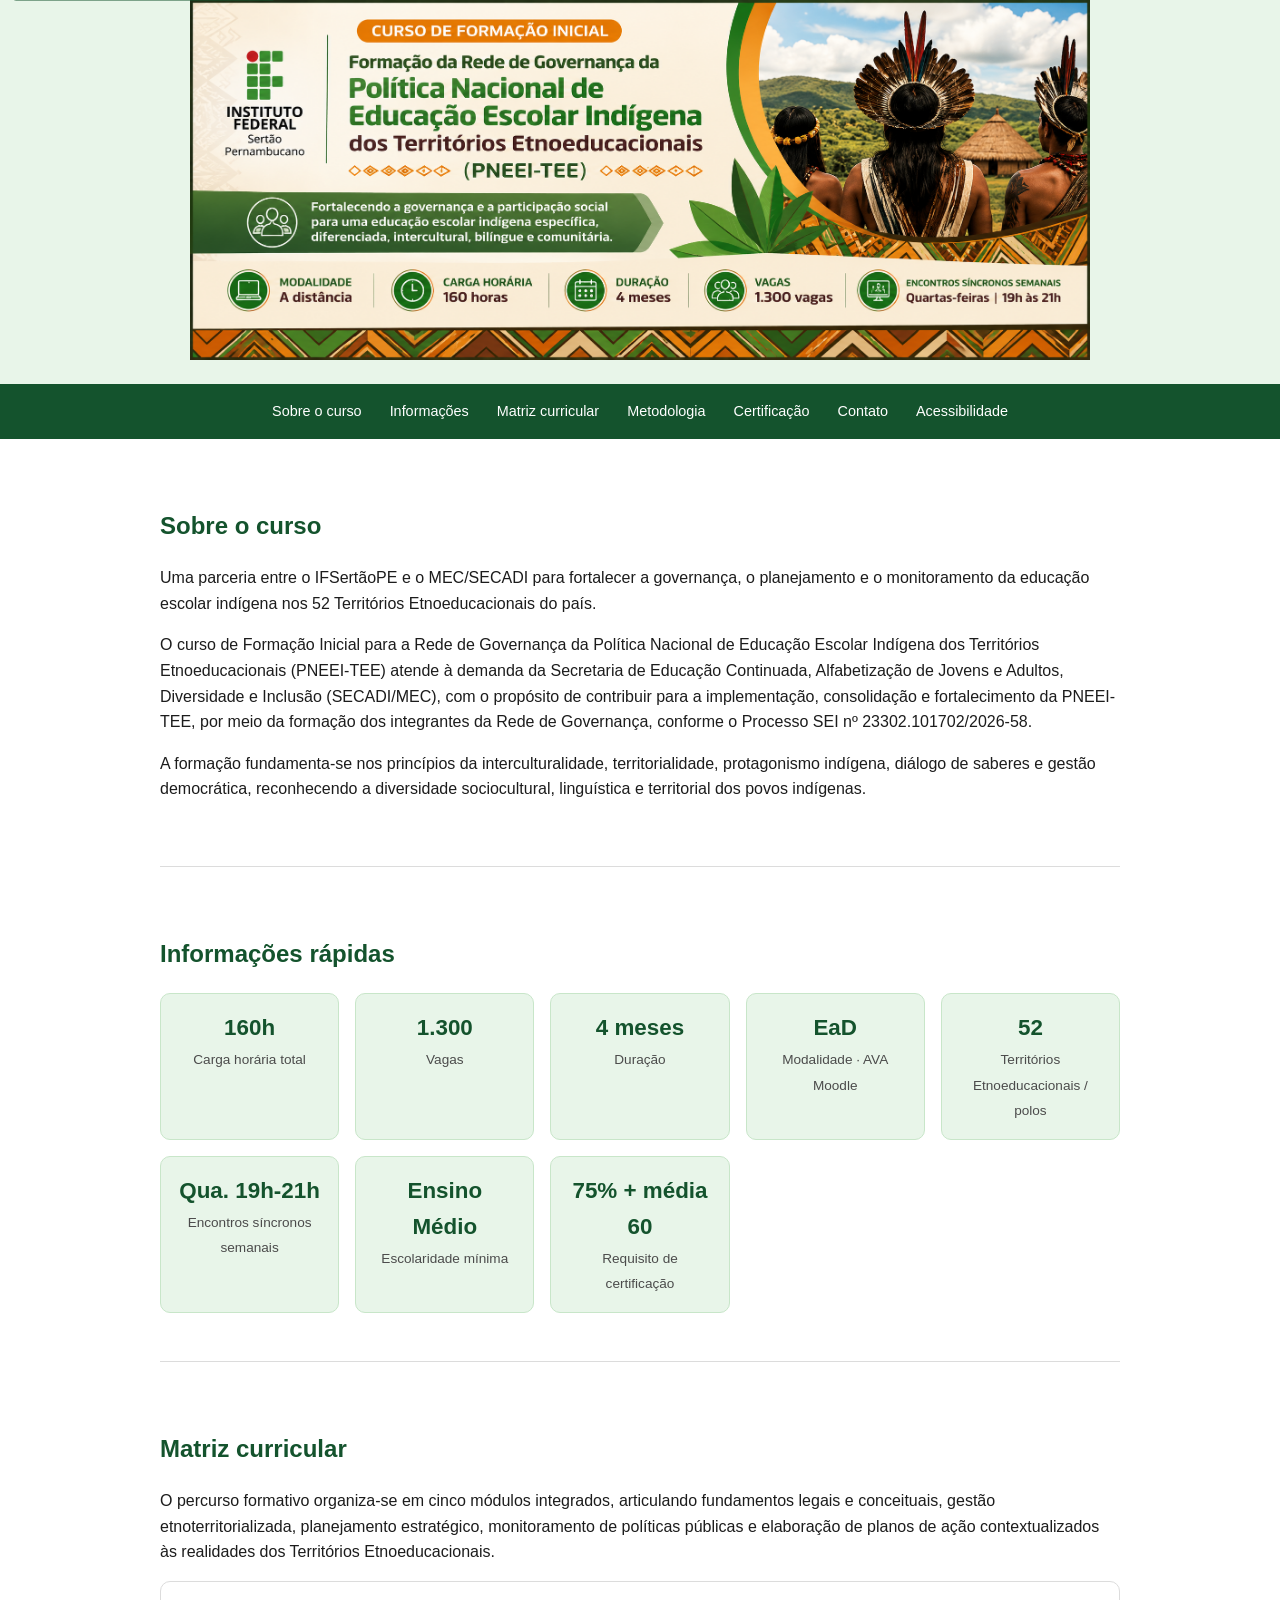
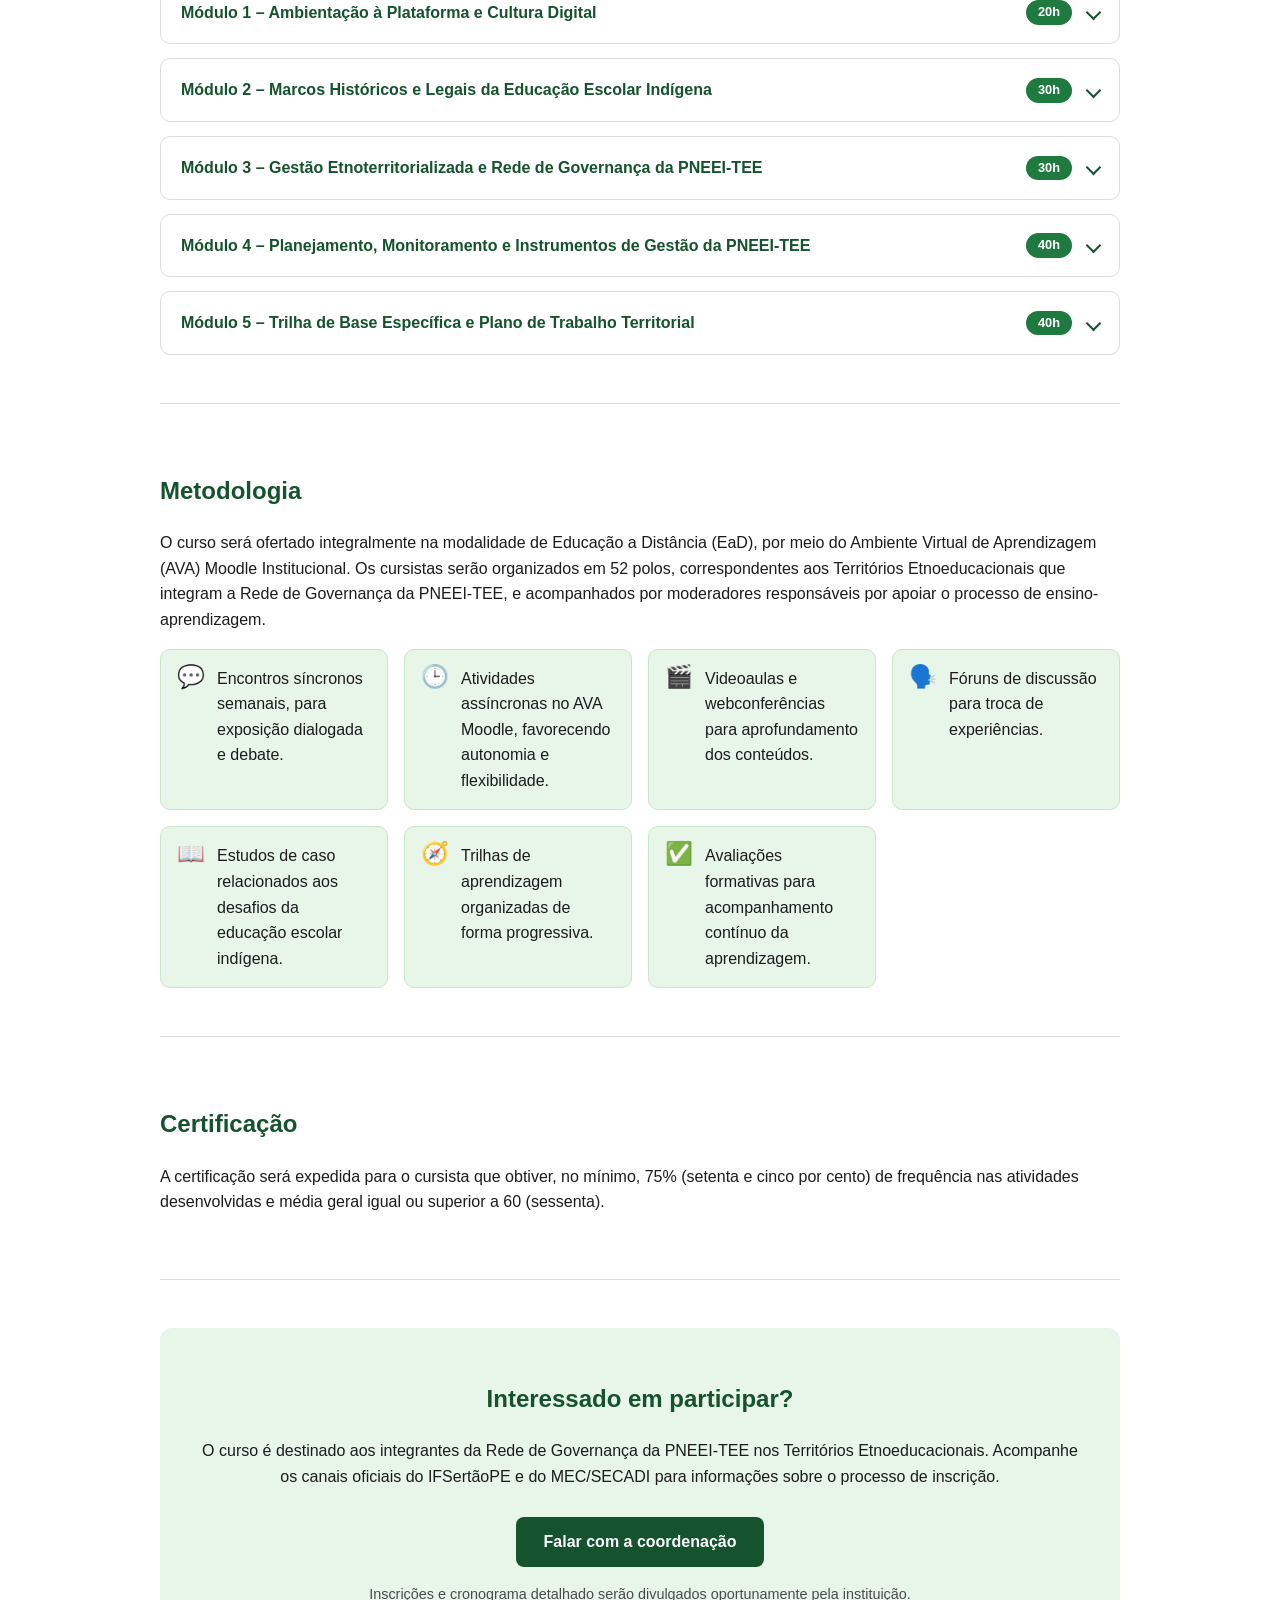
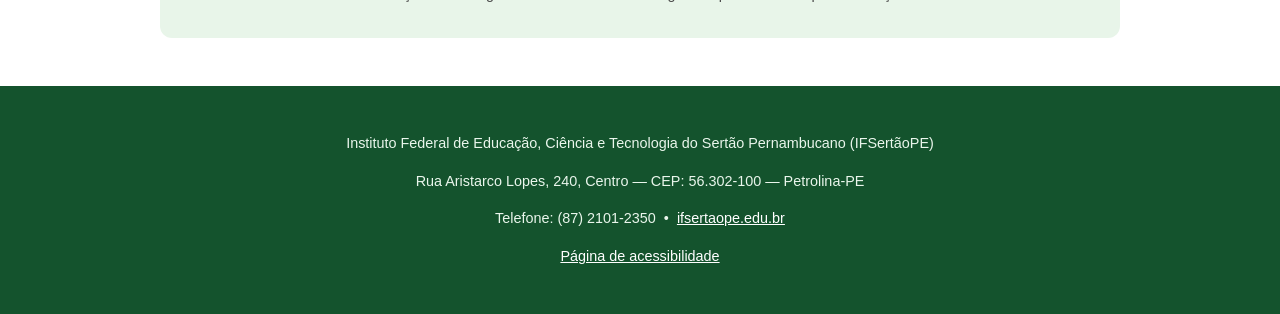
==== index.html @ 997d7ba7 "publica a página do curso PNEEI-TEE" ====
<!DOCTYPE html>
<html lang="pt-BR">
<head>
<meta charset="UTF-8">
<meta name="viewport" content="width=device-width, initial-scale=1.0">
<title>PNEEI-TEE | Formação da Rede de Governança - IFSertãoPE</title>
<meta name="description" content="Curso de Formação Inicial para a Rede de Governança da Política Nacional de Educação Escolar Indígena dos Territórios Etnoeducacionais (PNEEI-TEE), oferecido pelo IFSertãoPE em parceria com o MEC/SECADI.">
<link rel="stylesheet" href="./styles.css">
</head>
<body>

<a class="pular-conteudo" href="#conteudo">Pular para o conteúdo principal</a>

<header class="cabecalho">
    <h1 class="visually-hidden">Formação da Rede de Governança da Política Nacional de
        Educação Escolar Indígena dos Territórios Etnoeducacionais (PNEEI-TEE)</h1>
    <img class="banner-curso" src="./Curso.png" alt="" width="1983" height="793">
</header>

<nav class="nav-ancoras" aria-label="Seções da página">
    <a href="#sobre">Sobre o curso</a>
    <a href="#informacoes">Informações</a>
    <a href="#modulos">Matriz curricular</a>
    <a href="#metodologia">Metodologia</a>
    <a href="#certificacao">Certificação</a>
    <a href="#contato">Contato</a>
    <a href="acessibilidade.html">Acessibilidade</a>
</nav>

<main id="conteudo" tabindex="-1">

    <section id="sobre">
        <h2>Sobre o curso</h2>
        <p>Uma parceria entre o IFSertãoPE e o MEC/SECADI para fortalecer a governança, o
            planejamento e o monitoramento da educação escolar indígena nos 52 Territórios
            Etnoeducacionais do país.</p>
        <p>O curso de Formação Inicial para a Rede de Governança da Política Nacional de
            Educação Escolar Indígena dos Territórios Etnoeducacionais (PNEEI-TEE) atende à
            demanda da Secretaria de Educação Continuada, Alfabetização de Jovens e Adultos,
            Diversidade e Inclusão (SECADI/MEC), com o propósito de contribuir para a
            implementação, consolidação e fortalecimento da PNEEI-TEE, por meio da formação
            dos integrantes da Rede de Governança, conforme o Processo SEI nº
            23302.101702/2026-58.</p>
        <p>A formação fundamenta-se nos princípios da interculturalidade, territorialidade,
            protagonismo indígena, diálogo de saberes e gestão democrática, reconhecendo a
            diversidade sociocultural, linguística e territorial dos povos indígenas.</p>
    </section>

    <section id="informacoes">
        <h2>Informações rápidas</h2>
        <div class="grade-info">
            <div class="cartao-info">
                <span class="valor">160h</span>
                <span class="rotulo">Carga horária total</span>
            </div>
            <div class="cartao-info">
                <span class="valor">1.300</span>
                <span class="rotulo">Vagas</span>
            </div>
            <div class="cartao-info">
                <span class="valor">4 meses</span>
                <span class="rotulo">Duração</span>
            </div>
            <div class="cartao-info">
                <span class="valor">EaD</span>
                <span class="rotulo">Modalidade &middot; AVA Moodle</span>
            </div>
            <div class="cartao-info">
                <span class="valor">52</span>
                <span class="rotulo">Territórios Etnoeducacionais / polos</span>
            </div>
            <div class="cartao-info">
                <span class="valor">Qua. 19h-21h</span>
                <span class="rotulo">Encontros síncronos semanais</span>
            </div>
            <div class="cartao-info">
                <span class="valor">Ensino Médio</span>
                <span class="rotulo">Escolaridade mínima</span>
            </div>
            <div class="cartao-info">
                <span class="valor">75% + média 60</span>
                <span class="rotulo">Requisito de certificação</span>
            </div>
        </div>
    </section>

    <section id="modulos">
        <h2>Matriz curricular</h2>
        <p>O percurso formativo organiza-se em cinco módulos integrados, articulando
            fundamentos legais e conceituais, gestão etnoterritorializada, planejamento
            estratégico, monitoramento de políticas públicas e elaboração de planos de ação
            contextualizados às realidades dos Territórios Etnoeducacionais.</p>
        <div class="lista-modulos">

            <details class="modulo">
                <summary>Módulo 1 &ndash; Ambientação à Plataforma e Cultura Digital
                    <span class="carga">20h</span></summary>
                <div class="conteudo-modulo">
                    <p>Navegação no AVA; ferramentas de interação e colaboração; comunicação
                        digital em contextos interculturais e multilíngues; inclusão digital e
                        acessibilidade; proteção de dados e LGPD.</p>
                    <h3>Objetivo</h3>
                    <p>Promover a integração dos cursistas ao ambiente virtual de aprendizagem,
                        desenvolvendo competências digitais necessárias à participação nas
                        atividades formativas.</p>
                </div>
            </details>

            <details class="modulo">
                <summary>Módulo 2 &ndash; Marcos Históricos e Legais da Educação Escolar Indígena
                    <span class="carga">30h</span></summary>
                <div class="conteudo-modulo">
                    <p>História da Educação Escolar Indígena no Brasil; Constituição Federal,
                        LDB, Convenção 169 da OIT; Decreto nº 6.861/2009; Portaria MEC nº
                        539/2025; currículo intercultural; Projeto Político-Pedagógico das
                        escolas indígenas.</p>
                    <h3>Objetivo</h3>
                    <p>Compreender os fundamentos históricos, políticos, legais e pedagógicos
                        que estruturam a Educação Escolar Indígena e a PNEEI-TEE.</p>
                </div>
            </details>

            <details class="modulo">
                <summary>Módulo 3 &ndash; Gestão Etnoterritorializada e Rede de Governança da
                    PNEEI-TEE <span class="carga">30h</span></summary>
                <div class="conteudo-modulo">
                    <p>Estrutura da Rede de Governança da PNEEI-TEE; papel da SECADI e do MEC;
                        regime de colaboração interfederativa; Comissões Gestoras dos
                        Territórios Etnoeducacionais; gestão democrática e participação
                        indígena.</p>
                    <h3>Objetivo</h3>
                    <p>Compreender a estrutura, os mecanismos de funcionamento e os processos
                        de governança da PNEEI-TEE.</p>
                </div>
            </details>

            <details class="modulo">
                <summary>Módulo 4 &ndash; Planejamento, Monitoramento e Instrumentos de Gestão
                    da PNEEI-TEE <span class="carga">40h</span></summary>
                <div class="conteudo-modulo">
                    <p>Planejamento estratégico dos TEEs; Plano de Trabalho e Plano de Ação;
                        indicadores de monitoramento; gestão por resultados; construção de
                        relatórios técnicos; mobilização social.</p>
                    <h3>Objetivo</h3>
                    <p>Desenvolver competências para o planejamento, acompanhamento,
                        monitoramento e avaliação das ações previstas nos Planos de Ação dos
                        Territórios Etnoeducacionais.</p>
                </div>
            </details>

            <details class="modulo">
                <summary>Módulo 5 &ndash; Trilha de Base Específica e Plano de Trabalho
                    Territorial <span class="carga">40h</span></summary>
                <div class="conteudo-modulo">
                    <p>Diagnóstico territorial participativo; consulta livre, prévia e
                        informada; planejamento participativo; demandas formativas dos povos
                        indígenas; elaboração de Plano de Trabalho do TEE.</p>
                    <h3>Objetivo</h3>
                    <p>Aplicar os conhecimentos construídos ao longo do curso na elaboração de
                        estratégias e planos de ação contextualizados às especificidades dos
                        Territórios Etnoeducacionais.</p>
                </div>
            </details>

        </div>
    </section>

    <section id="metodologia">
        <h2>Metodologia</h2>
        <p>O curso será ofertado integralmente na modalidade de Educação a Distância (EaD),
            por meio do Ambiente Virtual de Aprendizagem (AVA) Moodle Institucional. Os
            cursistas serão organizados em 52 polos, correspondentes aos Territórios
            Etnoeducacionais que integram a Rede de Governança da PNEEI-TEE, e acompanhados
            por moderadores responsáveis por apoiar o processo de ensino-aprendizagem.</p>
        <div class="grade-metodologia">
            <div class="cartao-metodologia">
                <span class="icone" aria-hidden="true">💬</span>
                <p>Encontros síncronos semanais, para exposição dialogada e debate.</p>
            </div>
            <div class="cartao-metodologia">
                <span class="icone" aria-hidden="true">🕒</span>
                <p>Atividades assíncronas no AVA Moodle, favorecendo autonomia e flexibilidade.</p>
            </div>
            <div class="cartao-metodologia">
                <span class="icone" aria-hidden="true">🎬</span>
                <p>Videoaulas e webconferências para aprofundamento dos conteúdos.</p>
            </div>
            <div class="cartao-metodologia">
                <span class="icone" aria-hidden="true">🗣️</span>
                <p>Fóruns de discussão para troca de experiências.</p>
            </div>
            <div class="cartao-metodologia">
                <span class="icone" aria-hidden="true">📖</span>
                <p>Estudos de caso relacionados aos desafios da educação escolar indígena.</p>
            </div>
            <div class="cartao-metodologia">
                <span class="icone" aria-hidden="true">🧭</span>
                <p>Trilhas de aprendizagem organizadas de forma progressiva.</p>
            </div>
            <div class="cartao-metodologia">
                <span class="icone" aria-hidden="true">✅</span>
                <p>Avaliações formativas para acompanhamento contínuo da aprendizagem.</p>
            </div>
        </div>
    </section>

    <section id="certificacao">
        <h2>Certificação</h2>
        <p>A certificação será expedida para o cursista que obtiver, no mínimo, 75% (setenta
            e cinco por cento) de frequência nas atividades desenvolvidas e média geral igual
            ou superior a 60 (sessenta).</p>
    </section>

    <section id="contato">
        <div class="chamada-contato">
            <h2>Interessado em participar?</h2>
            <p>O curso é destinado aos integrantes da Rede de Governança da PNEEI-TEE nos
                Territórios Etnoeducacionais. Acompanhe os canais oficiais do IFSertãoPE e do
                MEC/SECADI para informações sobre o processo de inscrição.</p>
            <!-- TODO: substituir pelo e-mail de contato oficial da coordenação do curso antes de publicar. -->
            <a class="botao-principal" href="mailto:contato@ifsertaope.edu.br">Falar com a coordenação</a>
            <span class="aviso">Inscrições e cronograma detalhado serão divulgados oportunamente pela instituição.</span>
        </div>
    </section>

</main>

<footer>
    <p>Instituto Federal de Educação, Ciência e Tecnologia do Sertão Pernambucano (IFSertãoPE)</p>
    <p>Rua Aristarco Lopes, 240, Centro &mdash; CEP: 56.302-100 &mdash; Petrolina-PE</p>
    <p>Telefone: (87) 2101-2350 &nbsp;&bull;&nbsp; <a href="https://ifsertaope.edu.br/">ifsertaope.edu.br</a></p>
    <p><a href="acessibilidade.html">Página de acessibilidade</a></p>
</footer>

</body>
</html>
---- styles.css ----
/* Estilos da página de divulgação do curso PNEEI-TEE (IFSertãoPE).
   Sem dependência de CDN/framework externo, para facilitar a migração
   futura para o servidor da instituição sem ajustes de build. */

:root {
    --verde-escuro: #14532d;
    --verde: #1f7a3f;
    --verde-claro: #e8f5e9;
    --dourado: #b8860b;
    --texto: #1c1c1c;
    --texto-claro: #4b4b4b;
    --fundo: #ffffff;
    --borda: #dcdcdc;
}

html {
    scroll-behavior: smooth;
}

* {
    box-sizing: border-box;
}

body {
    margin: 0;
    font-family: "Segoe UI", Roboto, Arial, sans-serif;
    color: var(--texto);
    background: var(--fundo);
    line-height: 1.6;
}

a {
    color: var(--verde-escuro);
}

.visually-hidden {
    position: absolute;
    width: 1px;
    height: 1px;
    padding: 0;
    margin: -1px;
    overflow: hidden;
    clip: rect(0, 0, 0, 0);
    white-space: nowrap;
    border: 0;
}

.pular-conteudo {
    position: absolute;
    top: 0;
    left: 8px;
    background: var(--verde-escuro);
    color: #fff;
    padding: 10px 16px;
    border-radius: 0 0 8px 8px;
    text-decoration: none;
    font-weight: 700;
    z-index: 100;
    transform: translateY(-100%);
    transition: transform 0.2s ease;
}

.pular-conteudo:focus {
    transform: translateY(0);
}

.cabecalho {
    background: var(--verde-claro);
    padding: 0 0 24px;
    text-align: center;
}

.cabecalho .banner-curso {
    display: block;
    width: 100%;
    max-width: 900px;
    height: auto;
    margin: 0 auto;
}

.cabecalho h1.titulo-pagina {
    color: var(--verde-escuro);
    font-size: 1.8rem;
    margin: 0;
    padding: 32px 20px 8px;
}

.nav-ancoras {
    background: var(--verde-escuro);
    display: flex;
    flex-wrap: wrap;
    justify-content: center;
    gap: 4px;
    padding: 10px;
}

.nav-ancoras a {
    color: #fff;
    text-decoration: none;
    font-size: 0.9rem;
    padding: 6px 12px;
    border-radius: 6px;
}

.nav-ancoras a:hover,
.nav-ancoras a:focus-visible {
    background: rgba(255, 255, 255, 0.15);
}

main {
    max-width: 1000px;
    margin: 0 auto;
    padding: 0 20px;
}

section {
    padding: 48px 0;
    border-bottom: 1px solid var(--borda);
}

section:last-of-type {
    border-bottom: none;
}

h2 {
    color: var(--verde-escuro);
    font-size: 1.5rem;
    margin-bottom: 20px;
}

/* Cartões de informações rápidas */
.grade-info {
    display: grid;
    grid-template-columns: repeat(auto-fit, minmax(150px, 1fr));
    gap: 16px;
}

.cartao-info {
    background: var(--verde-claro);
    border: 1px solid #c8e6c9;
    border-radius: 10px;
    padding: 16px;
    text-align: center;
}

.cartao-info .valor {
    display: block;
    font-size: 1.4rem;
    font-weight: 700;
    color: var(--verde-escuro);
}

.cartao-info .rotulo {
    font-size: 0.85rem;
    color: var(--texto-claro);
}

/* Módulos da matriz curricular */
.lista-modulos {
    display: flex;
    flex-direction: column;
    gap: 14px;
}

.modulo {
    border: 1px solid var(--borda);
    border-radius: 10px;
    padding: 18px 20px;
    transition: border-color 0.2s ease;
}

.modulo:hover {
    border-color: var(--verde);
}

.modulo summary {
    cursor: pointer;
    font-weight: 700;
    color: var(--verde-escuro);
    display: flex;
    align-items: center;
    gap: 12px;
    list-style: none;
}

.modulo summary::-webkit-details-marker {
    display: none;
}

.modulo summary::after {
    content: "";
    flex-shrink: 0;
    width: 9px;
    height: 9px;
    border-right: 2px solid var(--verde-escuro);
    border-bottom: 2px solid var(--verde-escuro);
    transform: rotate(45deg);
    transition: transform 0.2s ease;
    margin-inline-start: 4px;
}

.modulo[open] summary::after {
    transform: rotate(-135deg);
}

.modulo summary .carga {
    flex-shrink: 0;
    margin-inline-start: auto;
    background: var(--verde);
    color: #fff;
    font-size: 0.8rem;
    font-weight: 600;
    border-radius: 999px;
    padding: 2px 12px;
    height: fit-content;
}

.modulo .conteudo-modulo {
    margin-top: 12px;
    color: var(--texto-claro);
}

.modulo .conteudo-modulo h3 {
    font-size: 0.95rem;
    color: var(--texto);
    margin: 14px 0 4px;
}

/* Metodologia */
.grade-metodologia {
    display: grid;
    grid-template-columns: repeat(auto-fit, minmax(220px, 1fr));
    gap: 16px;
}

.cartao-metodologia {
    display: flex;
    align-items: flex-start;
    gap: 12px;
    background: var(--verde-claro);
    border: 1px solid #c8e6c9;
    border-radius: 10px;
    padding: 16px;
    transition: transform 0.2s ease, box-shadow 0.2s ease;
}

.cartao-metodologia:hover {
    transform: translateY(-4px);
    box-shadow: 0 6px 14px rgba(0, 0, 0, 0.12);
}

.cartao-metodologia .icone {
    font-size: 1.4rem;
    line-height: 1;
    flex-shrink: 0;
}

.cartao-metodologia p {
    margin: 0;
    color: var(--texto);
}

/* Chamada de contato */
.chamada-contato {
    background: var(--verde-claro);
    border-radius: 12px;
    padding: 32px;
    text-align: center;
}

.chamada-contato .aviso {
    display: block;
    margin-top: 16px;
    font-size: 0.9rem;
    color: var(--texto-claro);
}

.botao-principal {
    display: inline-block;
    background: var(--verde-escuro);
    color: #fff;
    text-decoration: none;
    font-weight: 700;
    padding: 12px 28px;
    border-radius: 8px;
    margin-top: 12px;
}

.botao-principal:hover,
.botao-principal:focus-visible {
    background: var(--verde);
}

/* Rodapé institucional */
footer {
    background: var(--verde-escuro);
    color: #eaf6ec;
    padding: 32px 20px;
    text-align: center;
    font-size: 0.9rem;
}

footer a {
    color: #fff;
}

@media (prefers-reduced-motion: reduce) {
    html {
        scroll-behavior: auto;
    }

    .cartao-metodologia {
        transition: none;
    }

    .pular-conteudo {
        transition: none;
    }
}
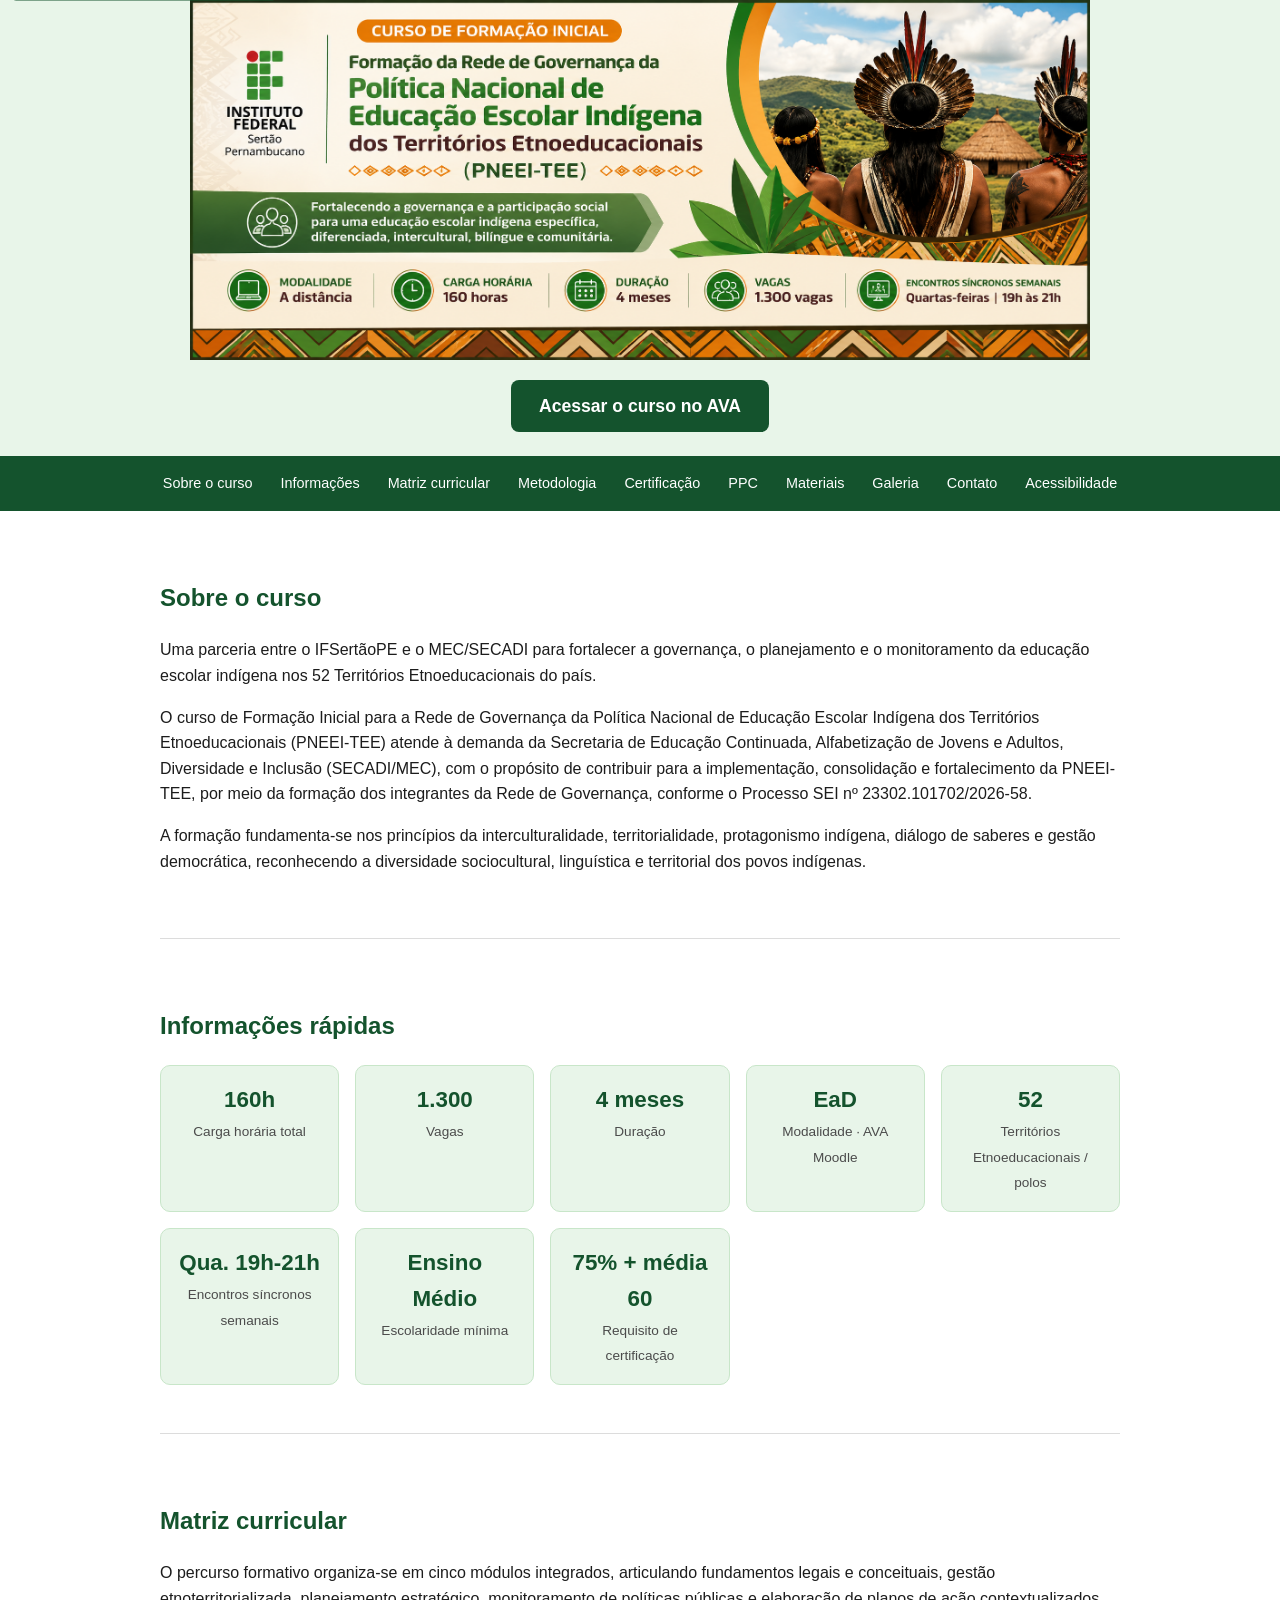
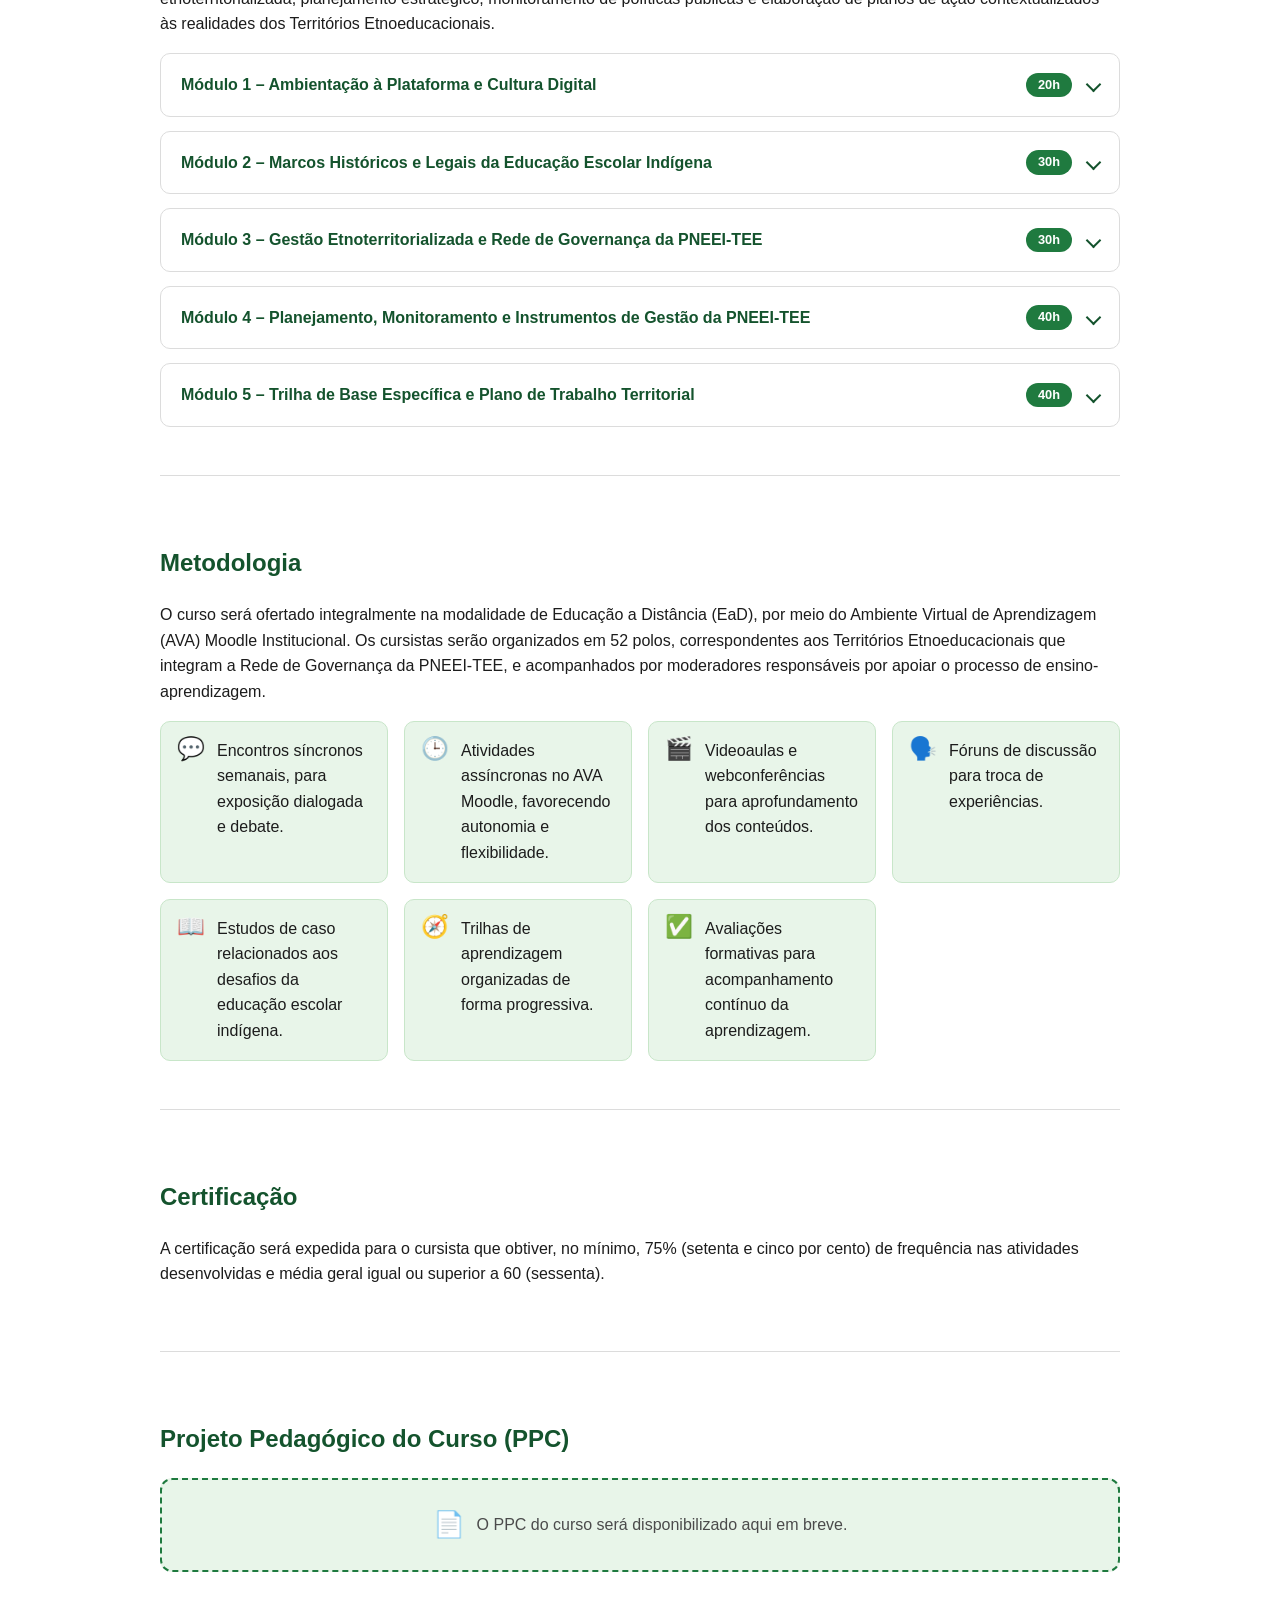
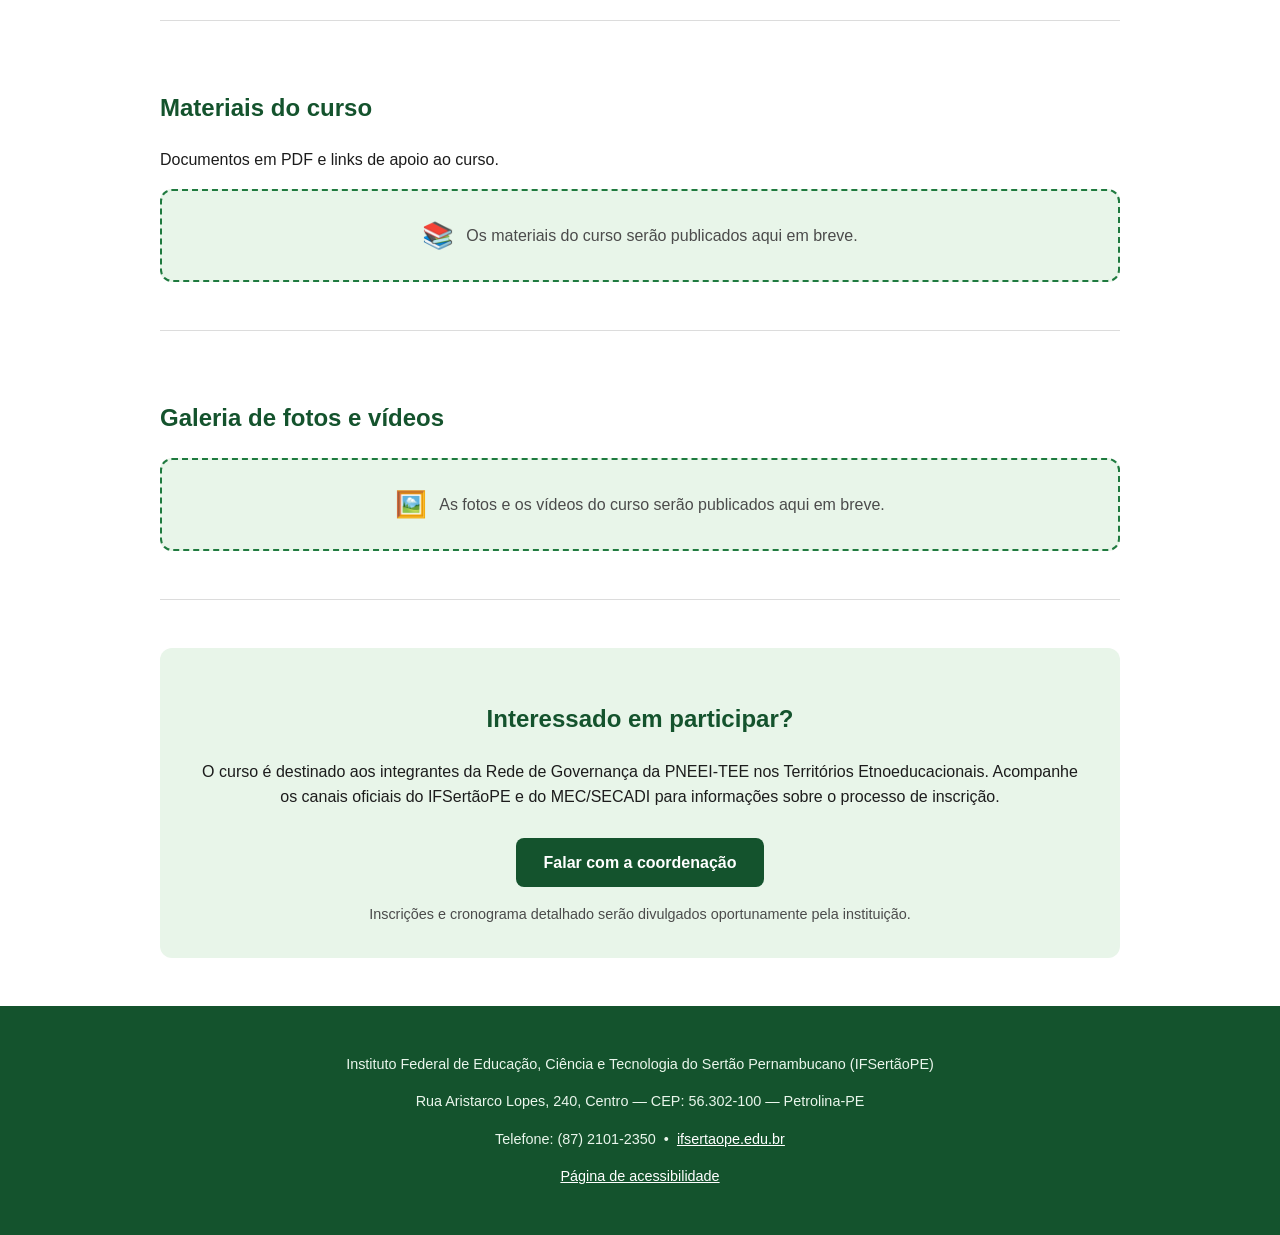
==== commit d3bcf887: "adiciona link do AVA e seções reservadas para PPC, materiais e galeria" ====
--- a/index.html
+++ b/index.html
@@ -15,6 +15,9 @@
     <h1 class="visually-hidden">Formação da Rede de Governança da Política Nacional de
         Educação Escolar Indígena dos Territórios Etnoeducacionais (PNEEI-TEE)</h1>
     <img class="banner-curso" src="./Curso.png" alt="" width="1983" height="793">
+    <a class="botao-principal botao-ava" href="https://ava.ead.ifsertaope.edu.br/course/view.php?id=1123"
+        target="_blank" rel="noopener">Acessar o curso no AVA
+        <span class="visually-hidden">(abre em nova aba)</span></a>
 </header>
 
 <nav class="nav-ancoras" aria-label="Seções da página">
@@ -23,6 +26,9 @@
     <a href="#modulos">Matriz curricular</a>
     <a href="#metodologia">Metodologia</a>
     <a href="#certificacao">Certificação</a>
+    <a href="#ppc">PPC</a>
+    <a href="#materiais">Materiais</a>
+    <a href="#galeria">Galeria</a>
     <a href="#contato">Contato</a>
     <a href="acessibilidade.html">Acessibilidade</a>
 </nav>
@@ -211,6 +217,31 @@
             ou superior a 60 (sessenta).</p>
     </section>
 
+    <section id="ppc">
+        <h2>Projeto Pedagógico do Curso (PPC)</h2>
+        <div class="reservado">
+            <span class="icone" aria-hidden="true">📄</span>
+            <p>O PPC do curso será disponibilizado aqui em breve.</p>
+        </div>
+    </section>
+
+    <section id="materiais">
+        <h2>Materiais do curso</h2>
+        <p>Documentos em PDF e links de apoio ao curso.</p>
+        <div class="reservado">
+            <span class="icone" aria-hidden="true">📚</span>
+            <p>Os materiais do curso serão publicados aqui em breve.</p>
+        </div>
+    </section>
+
+    <section id="galeria">
+        <h2>Galeria de fotos e vídeos</h2>
+        <div class="reservado">
+            <span class="icone" aria-hidden="true">🖼️</span>
+            <p>As fotos e os vídeos do curso serão publicados aqui em breve.</p>
+        </div>
+    </section>
+
     <section id="contato">
         <div class="chamada-contato">
             <h2>Interessado em participar?</h2>
--- a/styles.css
+++ b/styles.css
@@ -260,6 +260,35 @@
     color: var(--texto);
 }
 
+/* Botão de acesso ao AVA no cabeçalho */
+.cabecalho .botao-ava {
+    margin-top: 20px;
+    font-size: 1.1rem;
+}
+
+/* Seções reservadas para conteúdo ainda não disponível */
+.reservado {
+    display: flex;
+    align-items: center;
+    justify-content: center;
+    gap: 12px;
+    background: var(--verde-claro);
+    border: 2px dashed var(--verde);
+    border-radius: 12px;
+    padding: 32px 20px;
+    text-align: center;
+}
+
+.reservado .icone {
+    font-size: 1.6rem;
+    line-height: 1;
+}
+
+.reservado p {
+    margin: 0;
+    color: var(--texto-claro);
+}
+
 /* Chamada de contato */
 .chamada-contato {
     background: var(--verde-claro);
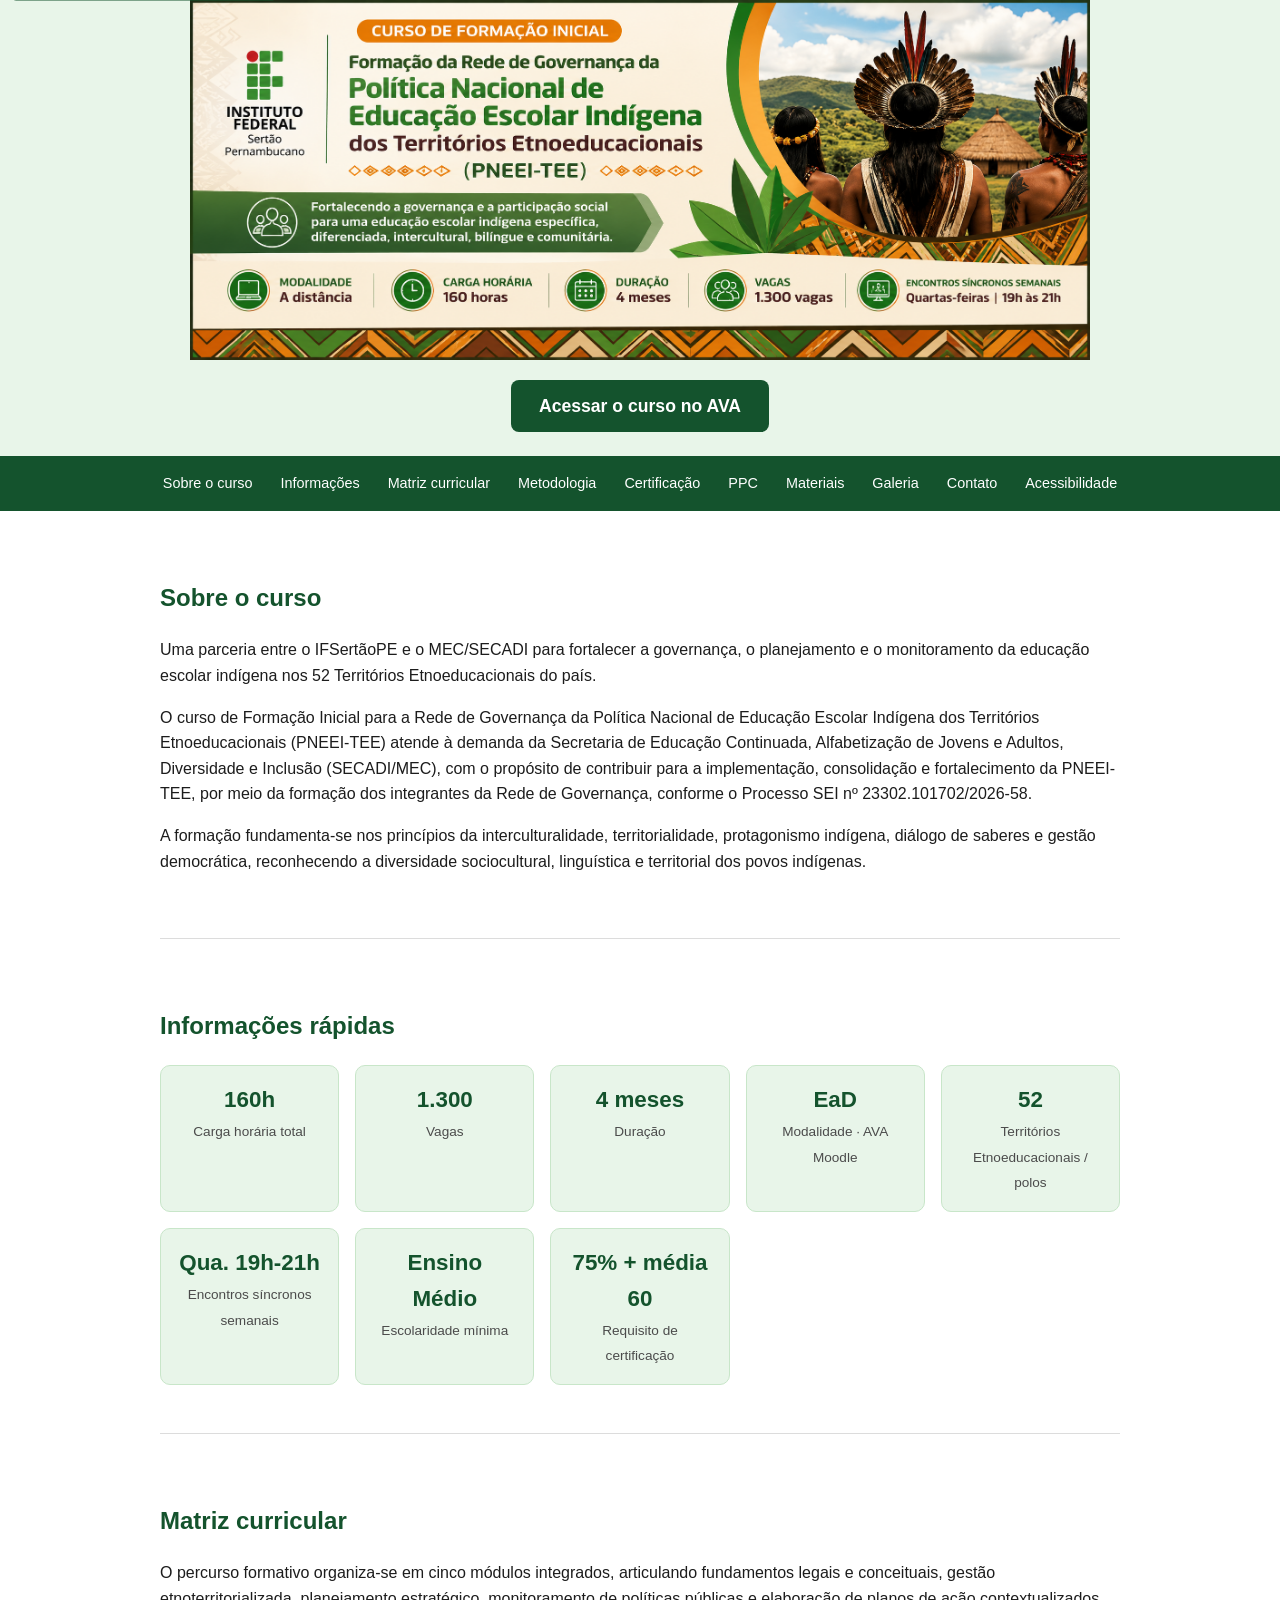
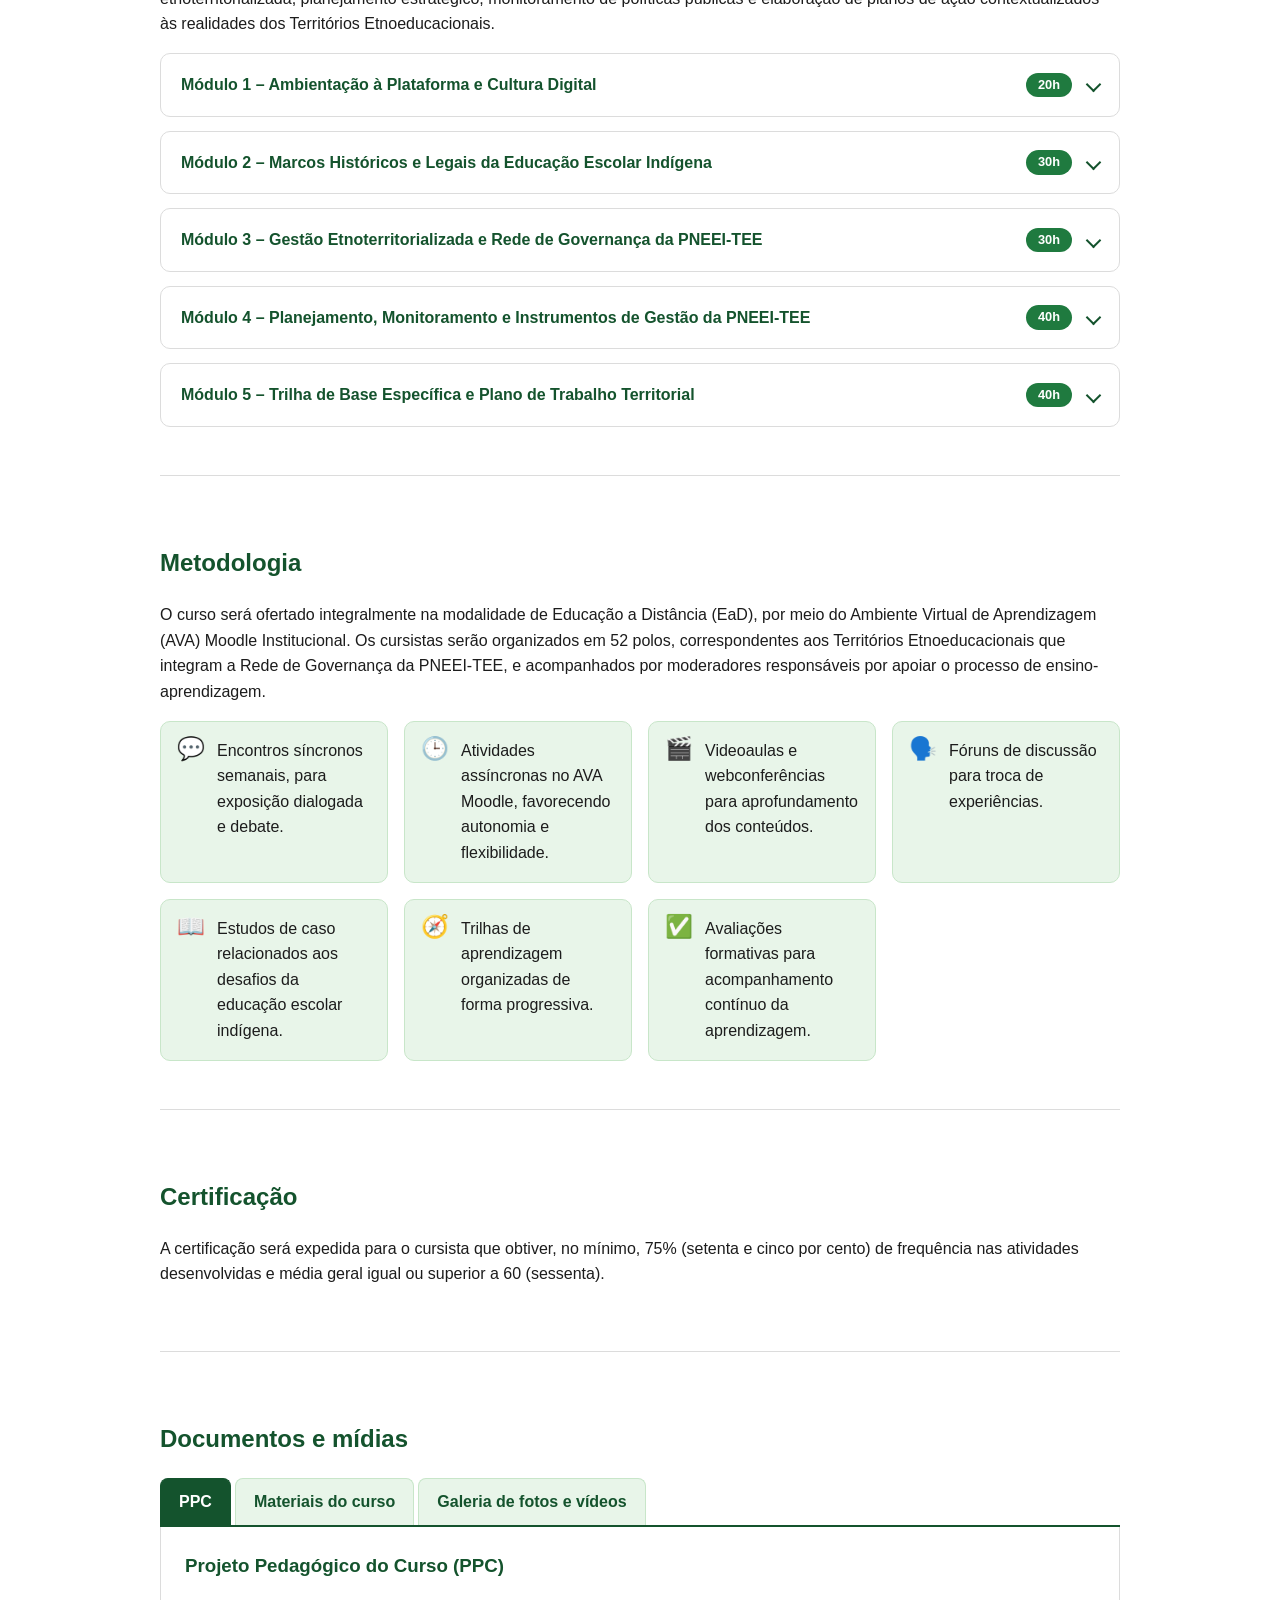
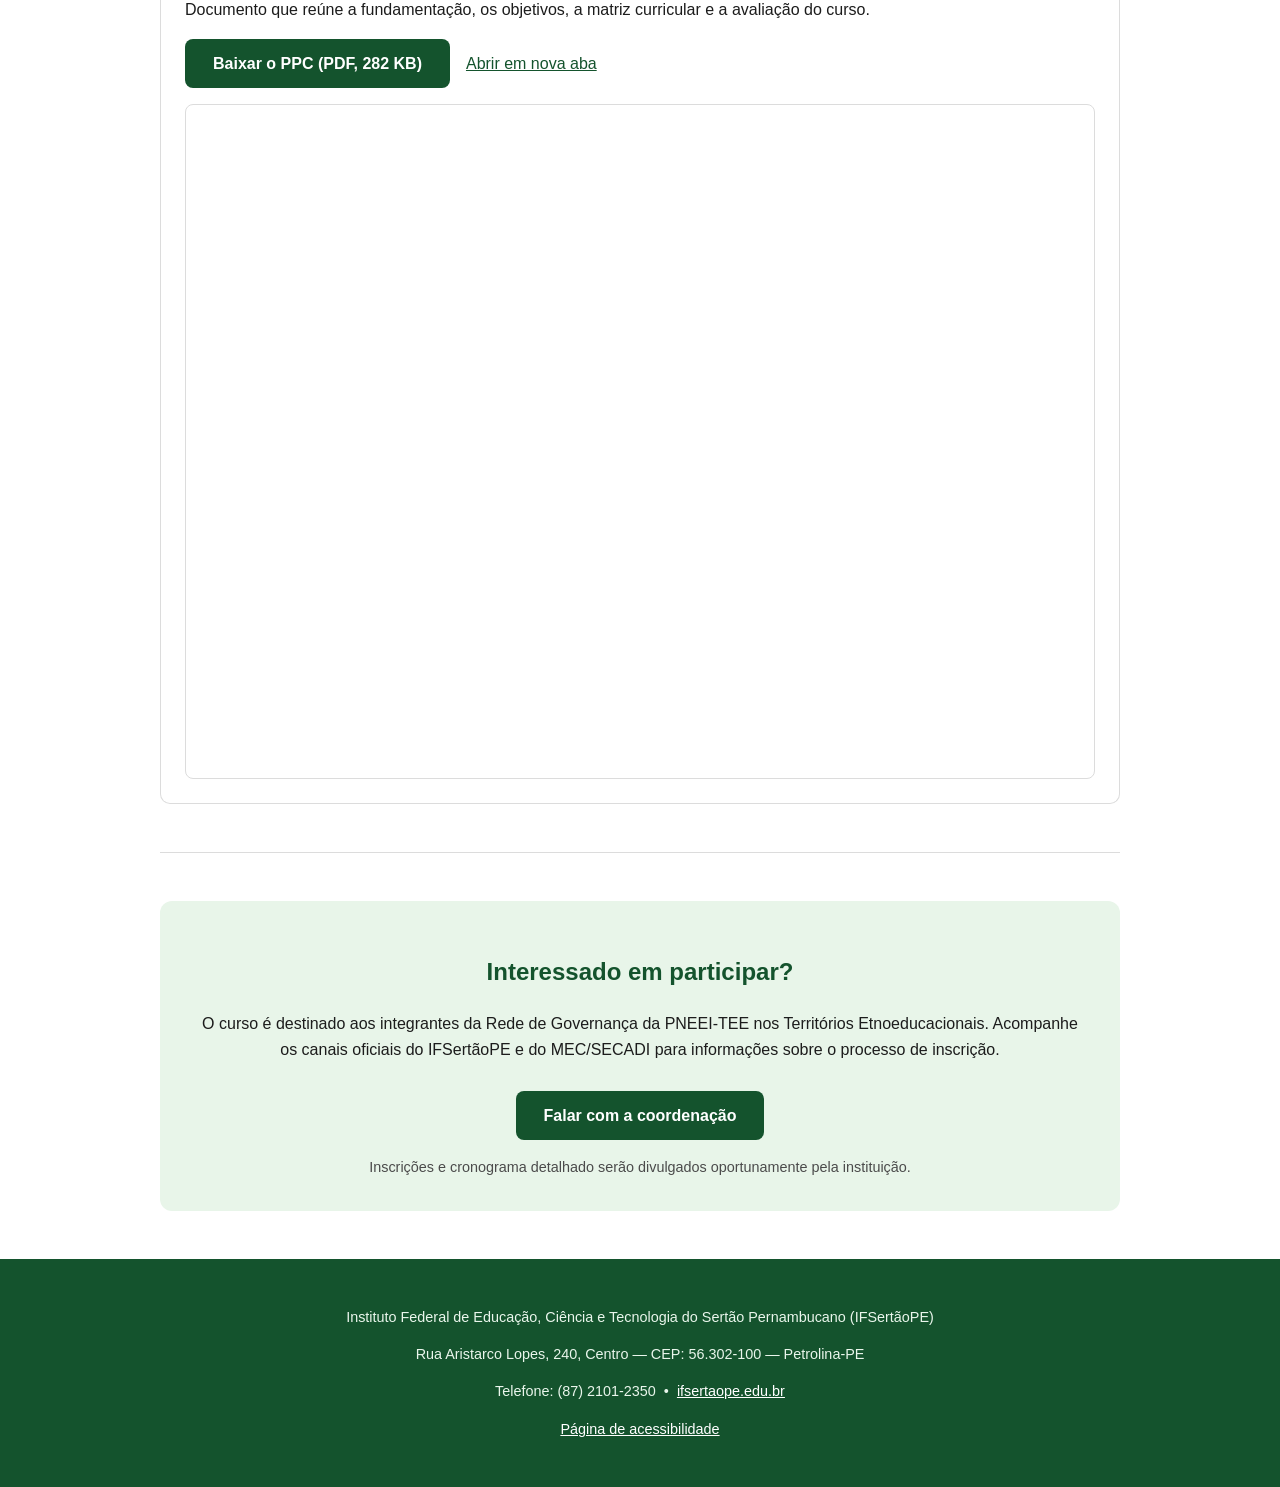
==== commit 170d3239: "transforma PPC, materiais e galeria em abas e publica o PPC" ====
--- a/index.html
+++ b/index.html
@@ -217,28 +217,44 @@
             ou superior a 60 (sessenta).</p>
     </section>
 
-    <section id="ppc">
-        <h2>Projeto Pedagógico do Curso (PPC)</h2>
-        <div class="reservado">
-            <span class="icone" aria-hidden="true">📄</span>
-            <p>O PPC do curso será disponibilizado aqui em breve.</p>
-        </div>
-    </section>
-
-    <section id="materiais">
-        <h2>Materiais do curso</h2>
-        <p>Documentos em PDF e links de apoio ao curso.</p>
-        <div class="reservado">
-            <span class="icone" aria-hidden="true">📚</span>
-            <p>Os materiais do curso serão publicados aqui em breve.</p>
-        </div>
-    </section>
-
-    <section id="galeria">
-        <h2>Galeria de fotos e vídeos</h2>
-        <div class="reservado">
-            <span class="icone" aria-hidden="true">🖼️</span>
-            <p>As fotos e os vídeos do curso serão publicados aqui em breve.</p>
+    <section id="recursos">
+        <h2>Documentos e mídias</h2>
+        <div class="abas">
+            <div class="abas-lista" role="tablist" aria-label="Documentos e mídias do curso" hidden>
+                <button type="button" role="tab" id="aba-ppc" aria-controls="ppc">PPC</button>
+                <button type="button" role="tab" id="aba-materiais" aria-controls="materiais">Materiais do curso</button>
+                <button type="button" role="tab" id="aba-galeria" aria-controls="galeria">Galeria de fotos e vídeos</button>
+            </div>
+
+            <div class="painel-aba" id="ppc" role="tabpanel" aria-labelledby="aba-ppc" tabindex="0">
+                <h3>Projeto Pedagógico do Curso (PPC)</h3>
+                <p>Documento que reúne a fundamentação, os objetivos, a matriz curricular e a
+                    avaliação do curso.</p>
+                <p class="acoes-documento">
+                    <a class="botao-principal" href="./PPC.pdf" download>Baixar o PPC (PDF, 282 KB)</a>
+                    <a class="link-secundario" href="./PPC.pdf" target="_blank" rel="noopener">Abrir em nova aba
+                        <span class="visually-hidden">(abre em nova aba)</span></a>
+                </p>
+                <iframe class="visualizador-pdf" src="./PPC.pdf" title="Projeto Pedagógico do Curso (PDF)"
+                    loading="lazy"></iframe>
+            </div>
+
+            <div class="painel-aba" id="materiais" role="tabpanel" aria-labelledby="aba-materiais" tabindex="0">
+                <h3>Materiais do curso</h3>
+                <p>Documentos em PDF e links de apoio ao curso.</p>
+                <div class="reservado">
+                    <span class="icone" aria-hidden="true">📚</span>
+                    <p>Os materiais do curso serão publicados aqui em breve.</p>
+                </div>
+            </div>
+
+            <div class="painel-aba" id="galeria" role="tabpanel" aria-labelledby="aba-galeria" tabindex="0">
+                <h3>Galeria de fotos e vídeos</h3>
+                <div class="reservado">
+                    <span class="icone" aria-hidden="true">🖼️</span>
+                    <p>As fotos e os vídeos do curso serão publicados aqui em breve.</p>
+                </div>
+            </div>
         </div>
     </section>
 
@@ -263,5 +279,6 @@
     <p><a href="acessibilidade.html">Página de acessibilidade</a></p>
 </footer>
 
+<script src="./abas.js"></script>
 </body>
 </html>
--- a/styles.css
+++ b/styles.css
@@ -289,6 +289,77 @@
     color: var(--texto-claro);
 }
 
+/* Abas (PPC, materiais e galeria). Sem JavaScript, todos os painéis ficam visíveis. */
+.abas-lista:not([hidden]) {
+    display: flex;
+    flex-wrap: wrap;
+    gap: 4px;
+    border-bottom: 2px solid var(--verde-escuro);
+}
+
+.abas-lista button {
+    font: inherit;
+    font-weight: 600;
+    color: var(--verde-escuro);
+    background: var(--verde-claro);
+    border: 1px solid #c8e6c9;
+    border-bottom: none;
+    border-radius: 8px 8px 0 0;
+    padding: 10px 18px;
+    cursor: pointer;
+}
+
+.abas-lista button:hover {
+    background: #d4ecd6;
+}
+
+.abas-lista button[aria-selected="true"] {
+    background: var(--verde-escuro);
+    color: #fff;
+    border-color: var(--verde-escuro);
+}
+
+.painel-aba {
+    padding: 24px 0 0;
+}
+
+.painel-aba h3 {
+    color: var(--verde-escuro);
+    margin: 0 0 8px;
+}
+
+.abas-lista:not([hidden]) ~ .painel-aba {
+    border: 1px solid var(--borda);
+    border-top: none;
+    border-radius: 0 0 10px 10px;
+    padding: 24px;
+}
+
+.acoes-documento {
+    display: flex;
+    flex-wrap: wrap;
+    align-items: center;
+    gap: 16px;
+}
+
+.acoes-documento .botao-principal {
+    margin-top: 0;
+}
+
+.visualizador-pdf {
+    display: block;
+    width: 100%;
+    height: 75vh;
+    min-height: 420px;
+    border: 1px solid var(--borda);
+    border-radius: 8px;
+}
+
+:focus-visible {
+    outline: 3px solid var(--dourado);
+    outline-offset: 2px;
+}
+
 /* Chamada de contato */
 .chamada-contato {
     background: var(--verde-claro);
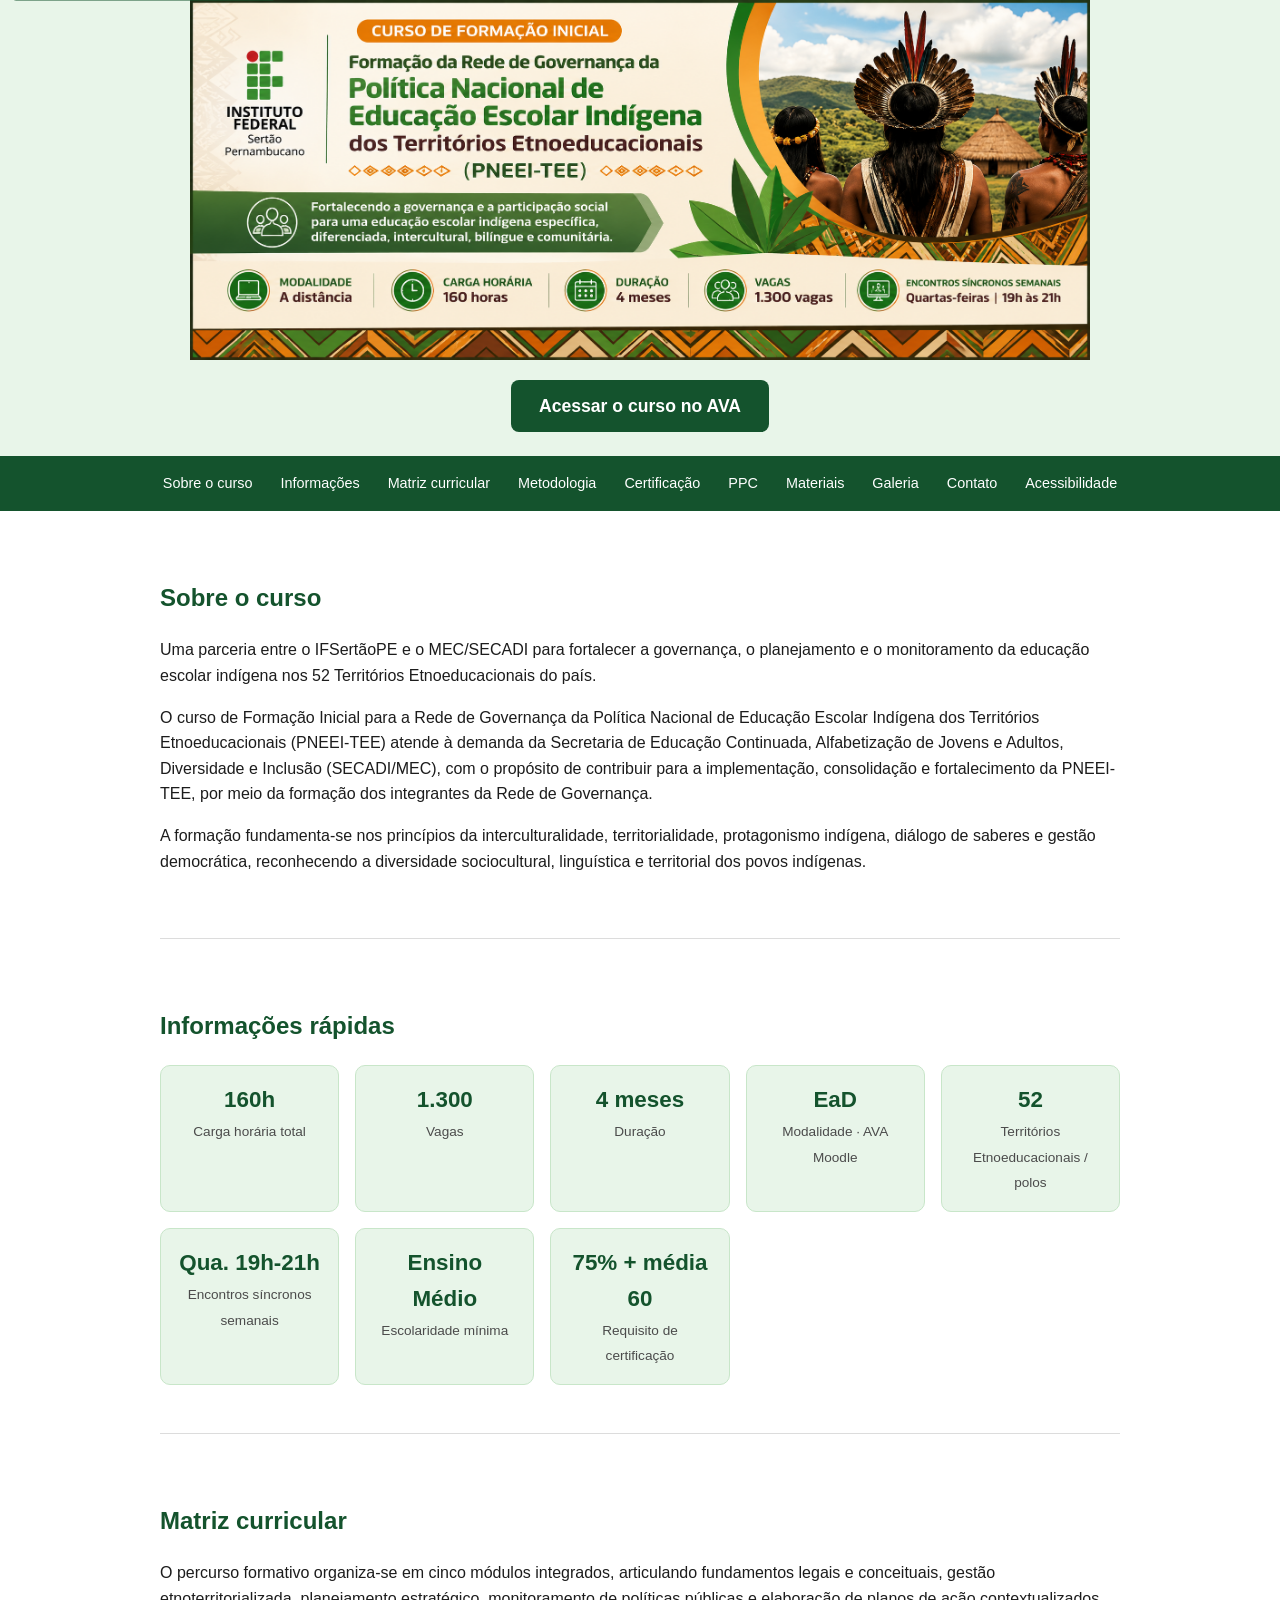
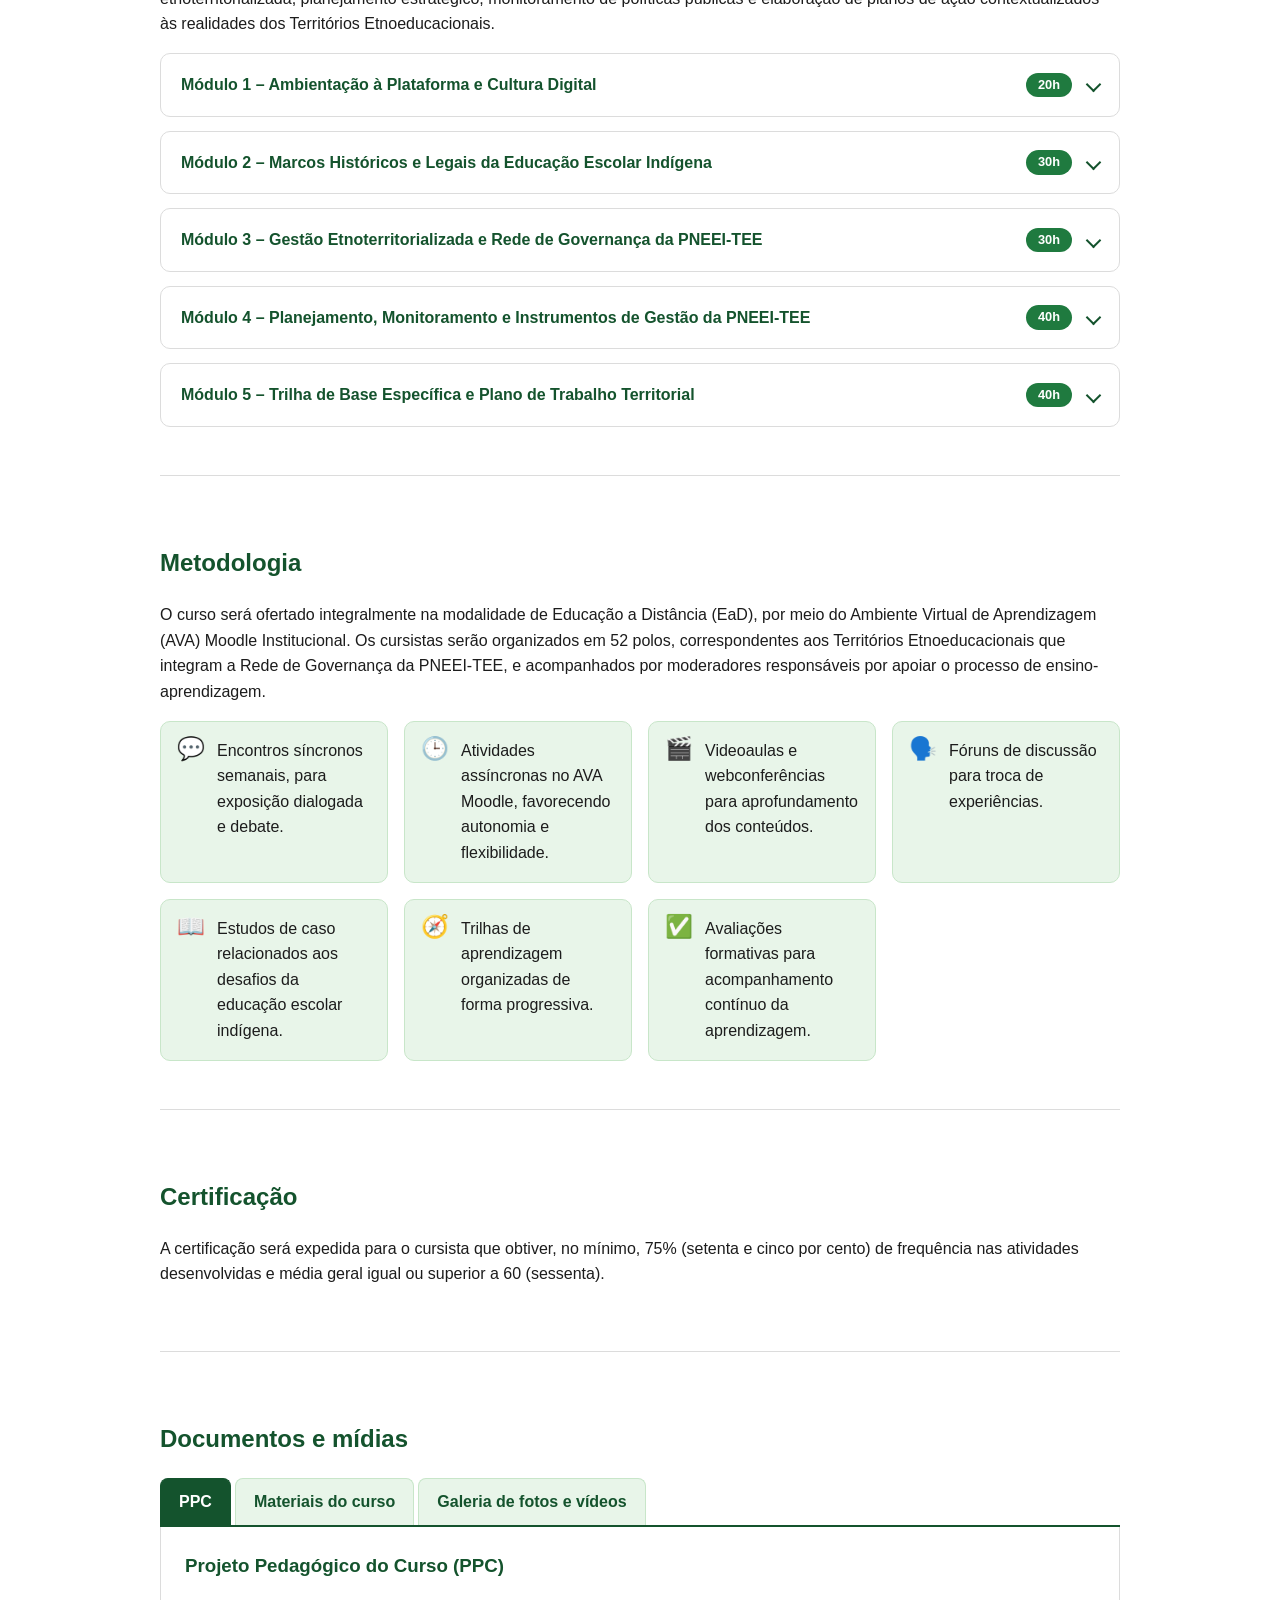
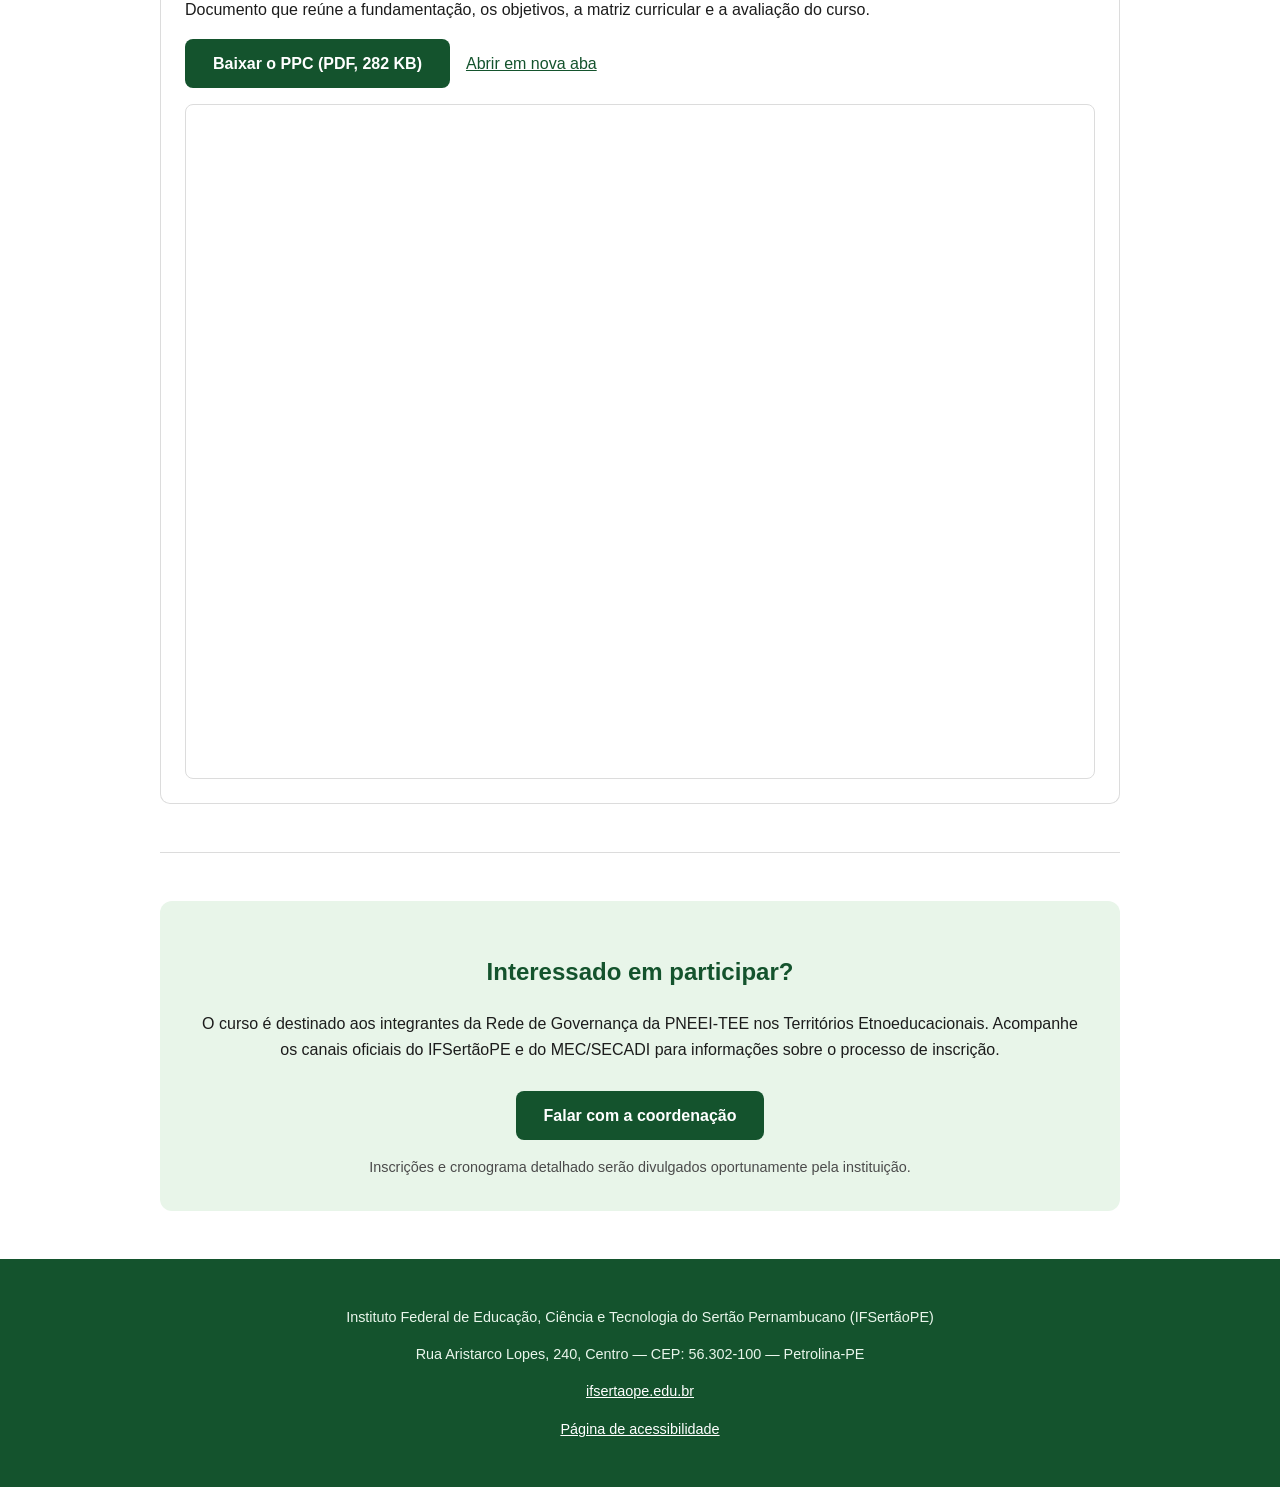
==== commit 129e56a8: "remove processo SEI e telefone das páginas e ignora o LEIA-ME" ====
--- a/index.html
+++ b/index.html
@@ -45,8 +45,7 @@
             demanda da Secretaria de Educação Continuada, Alfabetização de Jovens e Adultos,
             Diversidade e Inclusão (SECADI/MEC), com o propósito de contribuir para a
             implementação, consolidação e fortalecimento da PNEEI-TEE, por meio da formação
-            dos integrantes da Rede de Governança, conforme o Processo SEI nº
-            23302.101702/2026-58.</p>
+            dos integrantes da Rede de Governança.</p>
         <p>A formação fundamenta-se nos princípios da interculturalidade, territorialidade,
             protagonismo indígena, diálogo de saberes e gestão democrática, reconhecendo a
             diversidade sociocultural, linguística e territorial dos povos indígenas.</p>
@@ -275,7 +274,7 @@
 <footer>
     <p>Instituto Federal de Educação, Ciência e Tecnologia do Sertão Pernambucano (IFSertãoPE)</p>
     <p>Rua Aristarco Lopes, 240, Centro &mdash; CEP: 56.302-100 &mdash; Petrolina-PE</p>
-    <p>Telefone: (87) 2101-2350 &nbsp;&bull;&nbsp; <a href="https://ifsertaope.edu.br/">ifsertaope.edu.br</a></p>
+    <p><a href="https://ifsertaope.edu.br/">ifsertaope.edu.br</a></p>
     <p><a href="acessibilidade.html">Página de acessibilidade</a></p>
 </footer>
 
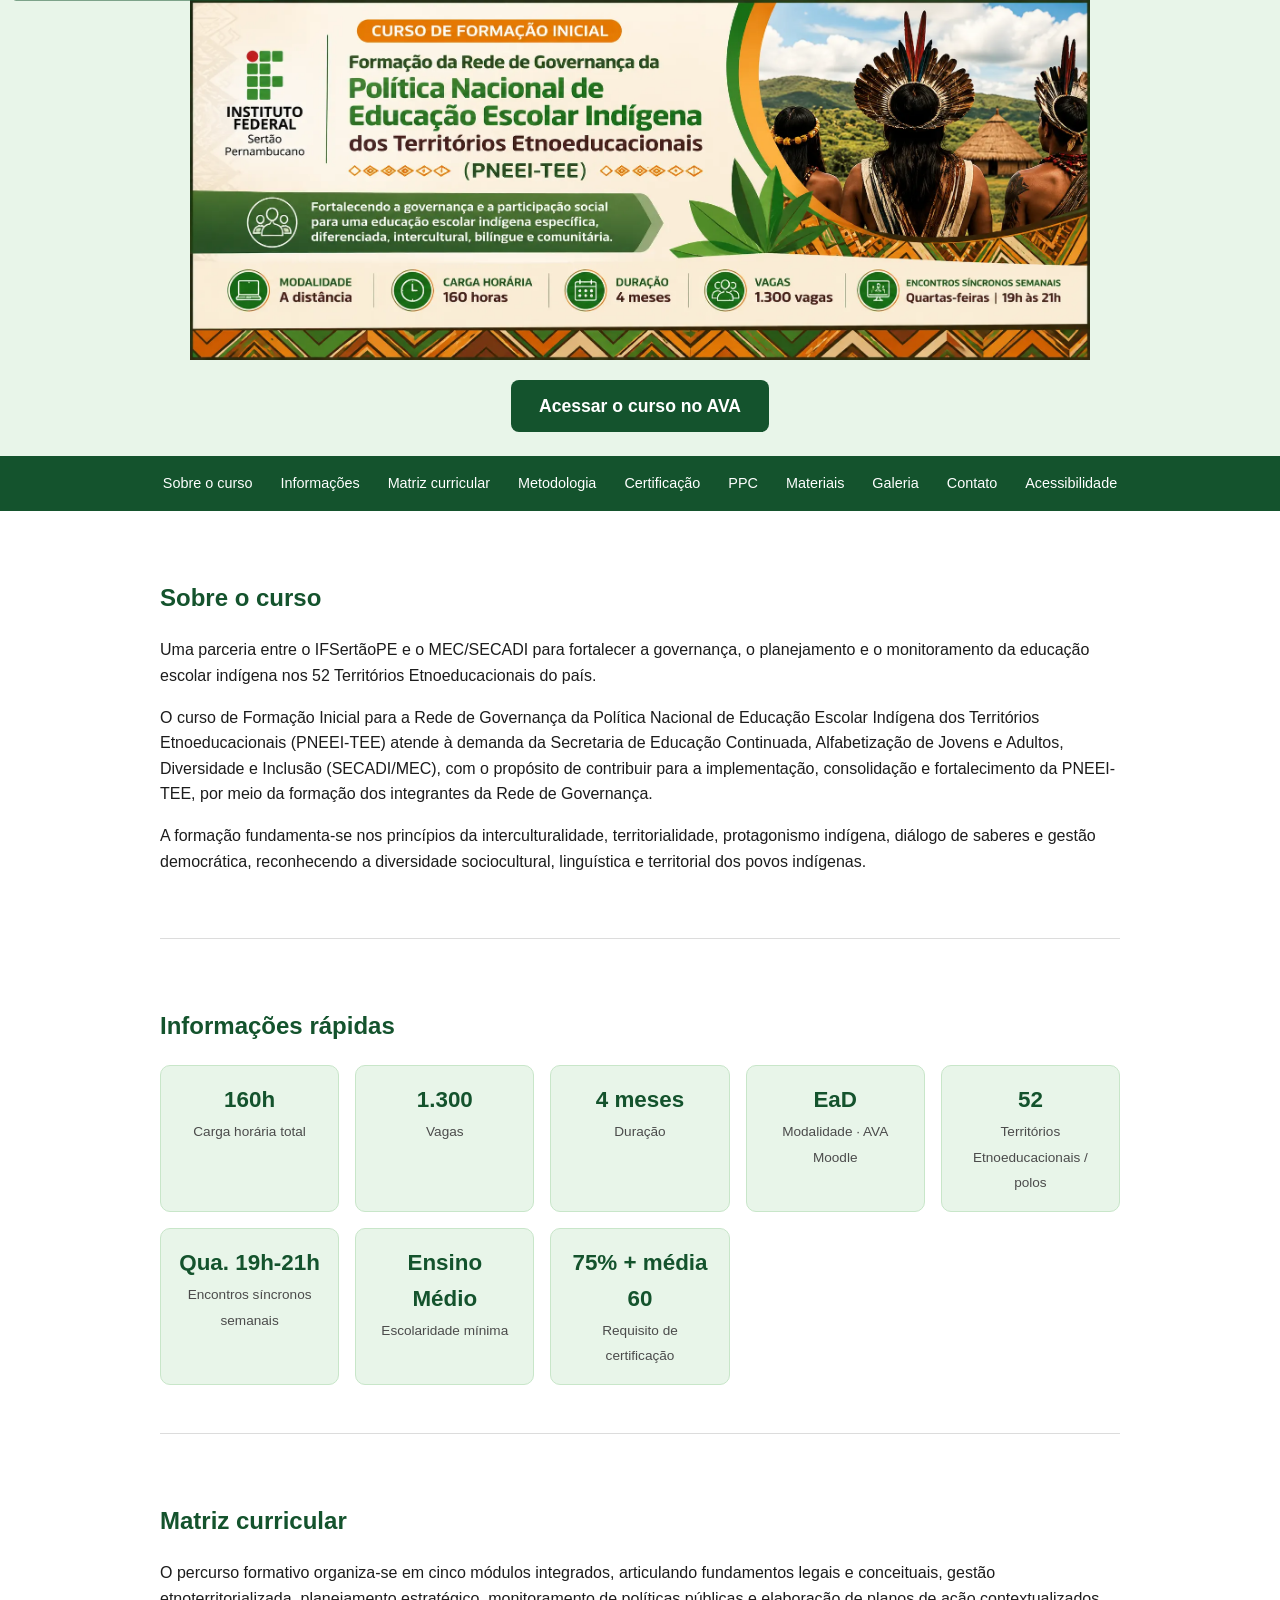
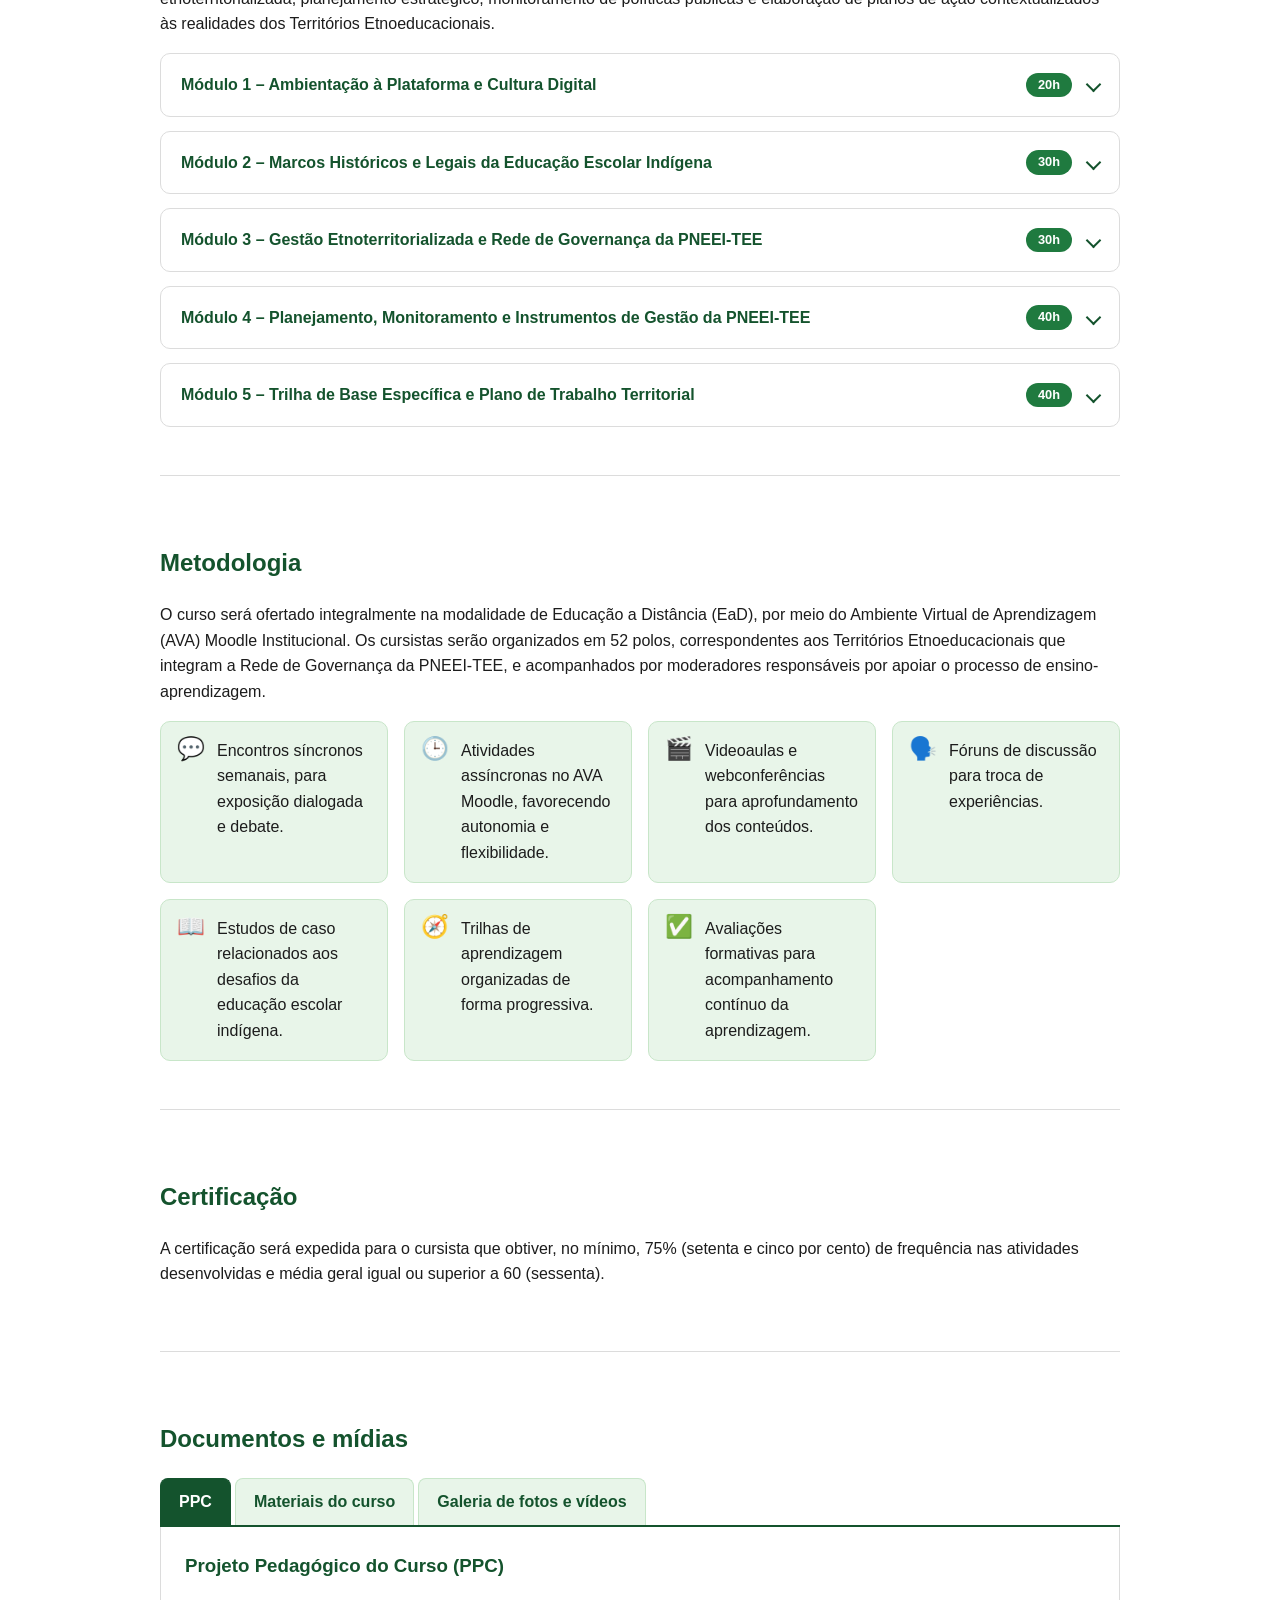
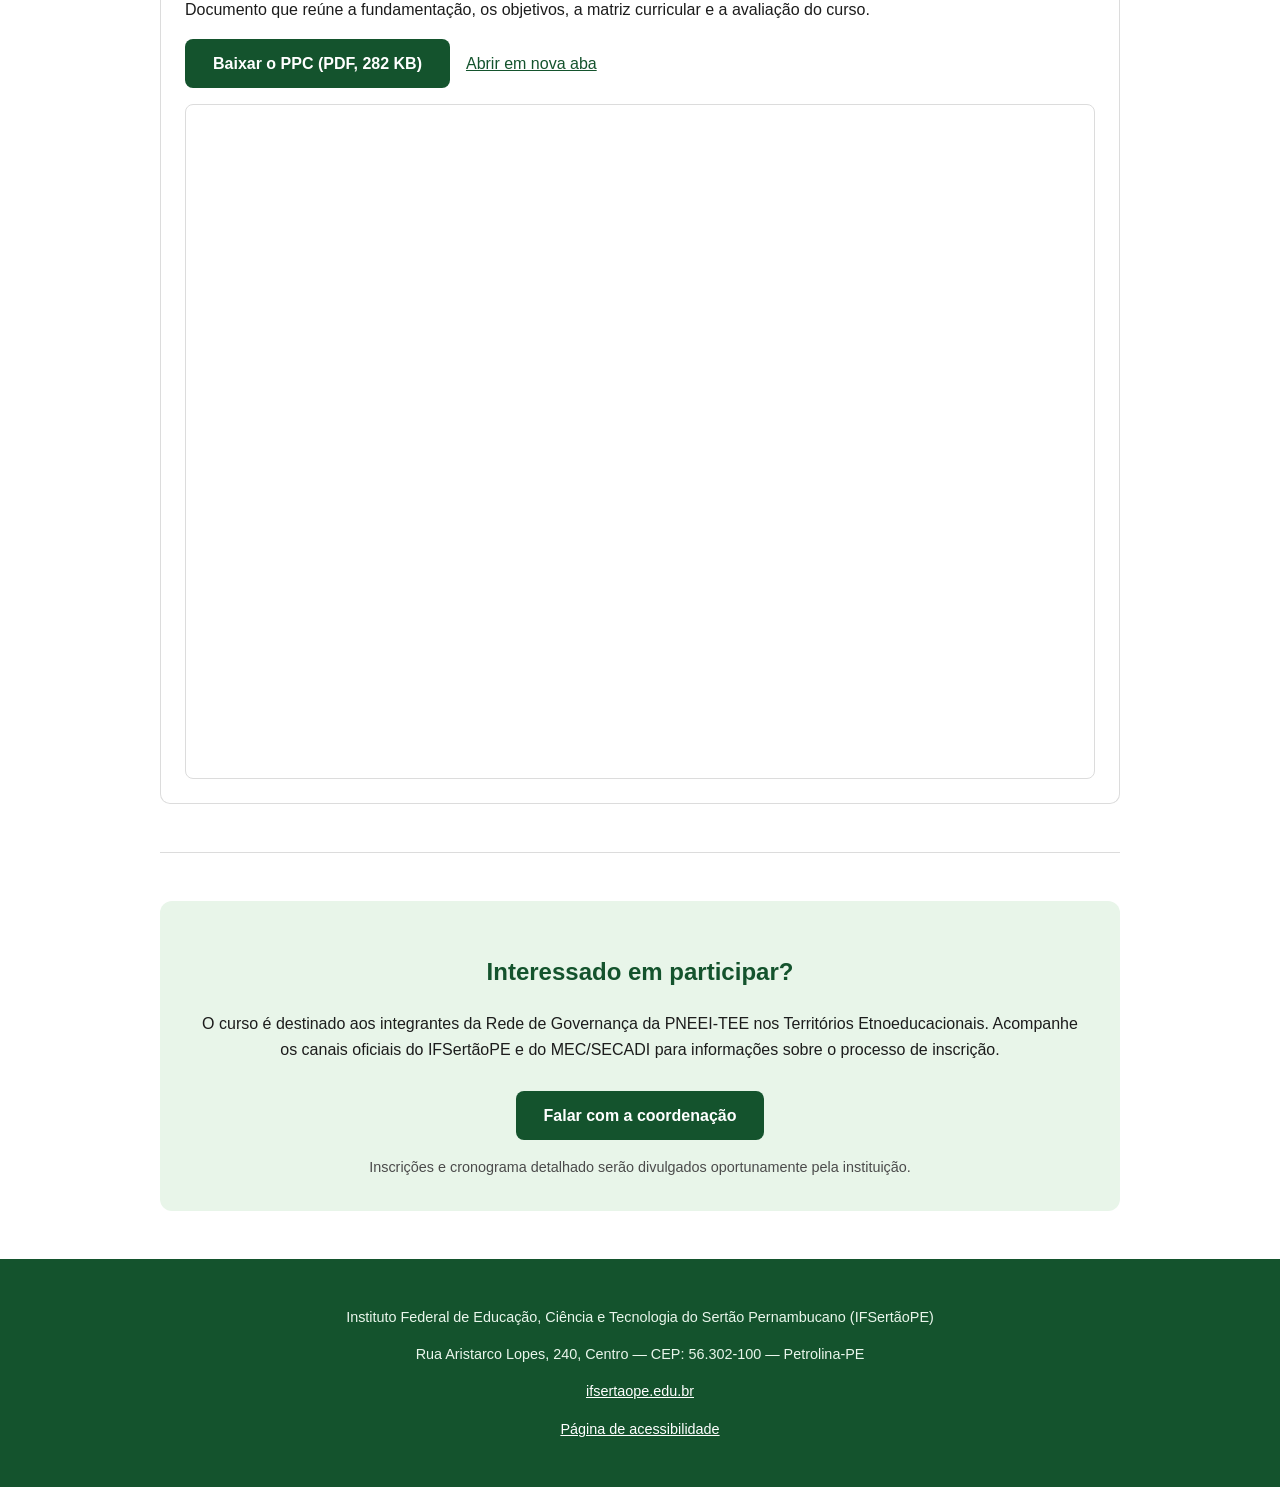
==== commit 8a17e90f: "converte o banner de PNG para WebP" ====
--- a/index.html
+++ b/index.html
@@ -14,7 +14,7 @@
 <header class="cabecalho">
     <h1 class="visually-hidden">Formação da Rede de Governança da Política Nacional de
         Educação Escolar Indígena dos Territórios Etnoeducacionais (PNEEI-TEE)</h1>
-    <img class="banner-curso" src="./Curso.png" alt="" width="1983" height="793">
+    <img class="banner-curso" src="./Curso.webp" alt="" width="1983" height="793">
     <a class="botao-principal botao-ava" href="https://ava.ead.ifsertaope.edu.br/course/view.php?id=1123"
         target="_blank" rel="noopener">Acessar o curso no AVA
         <span class="visually-hidden">(abre em nova aba)</span></a>
